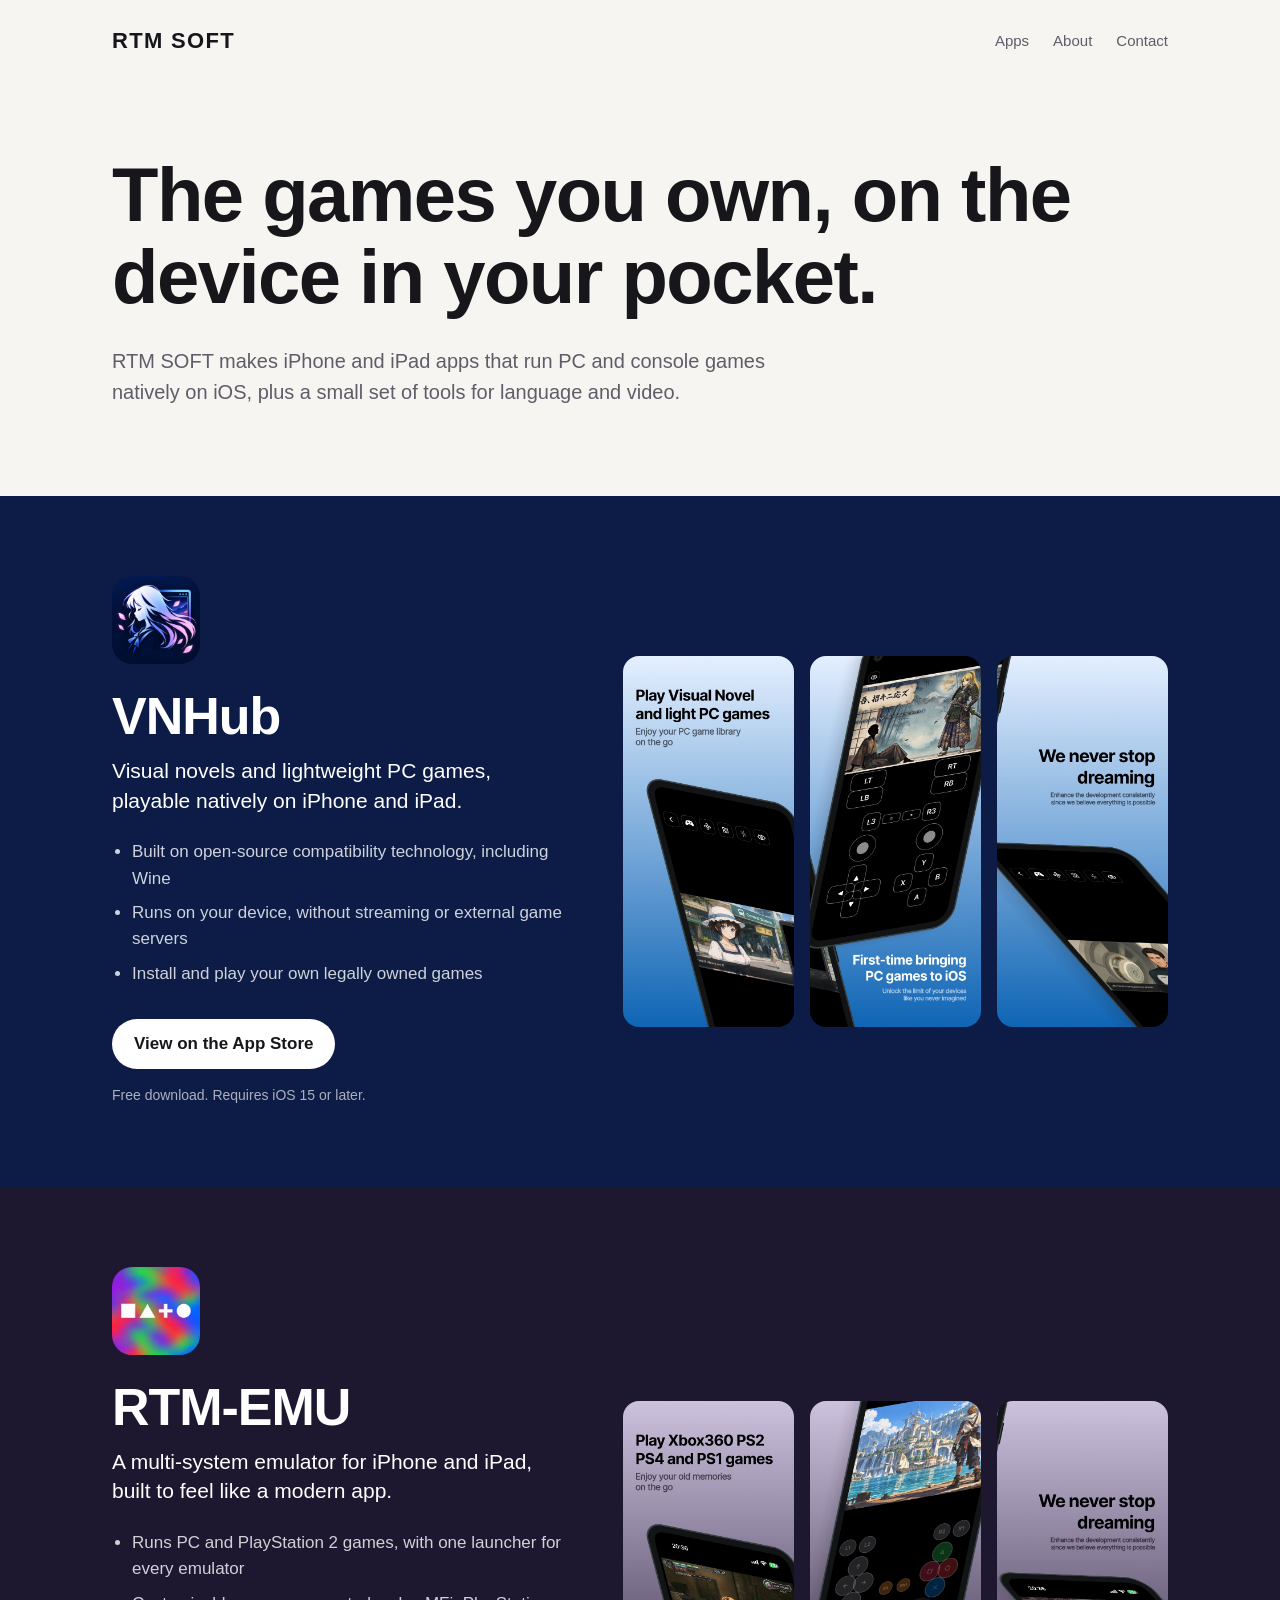
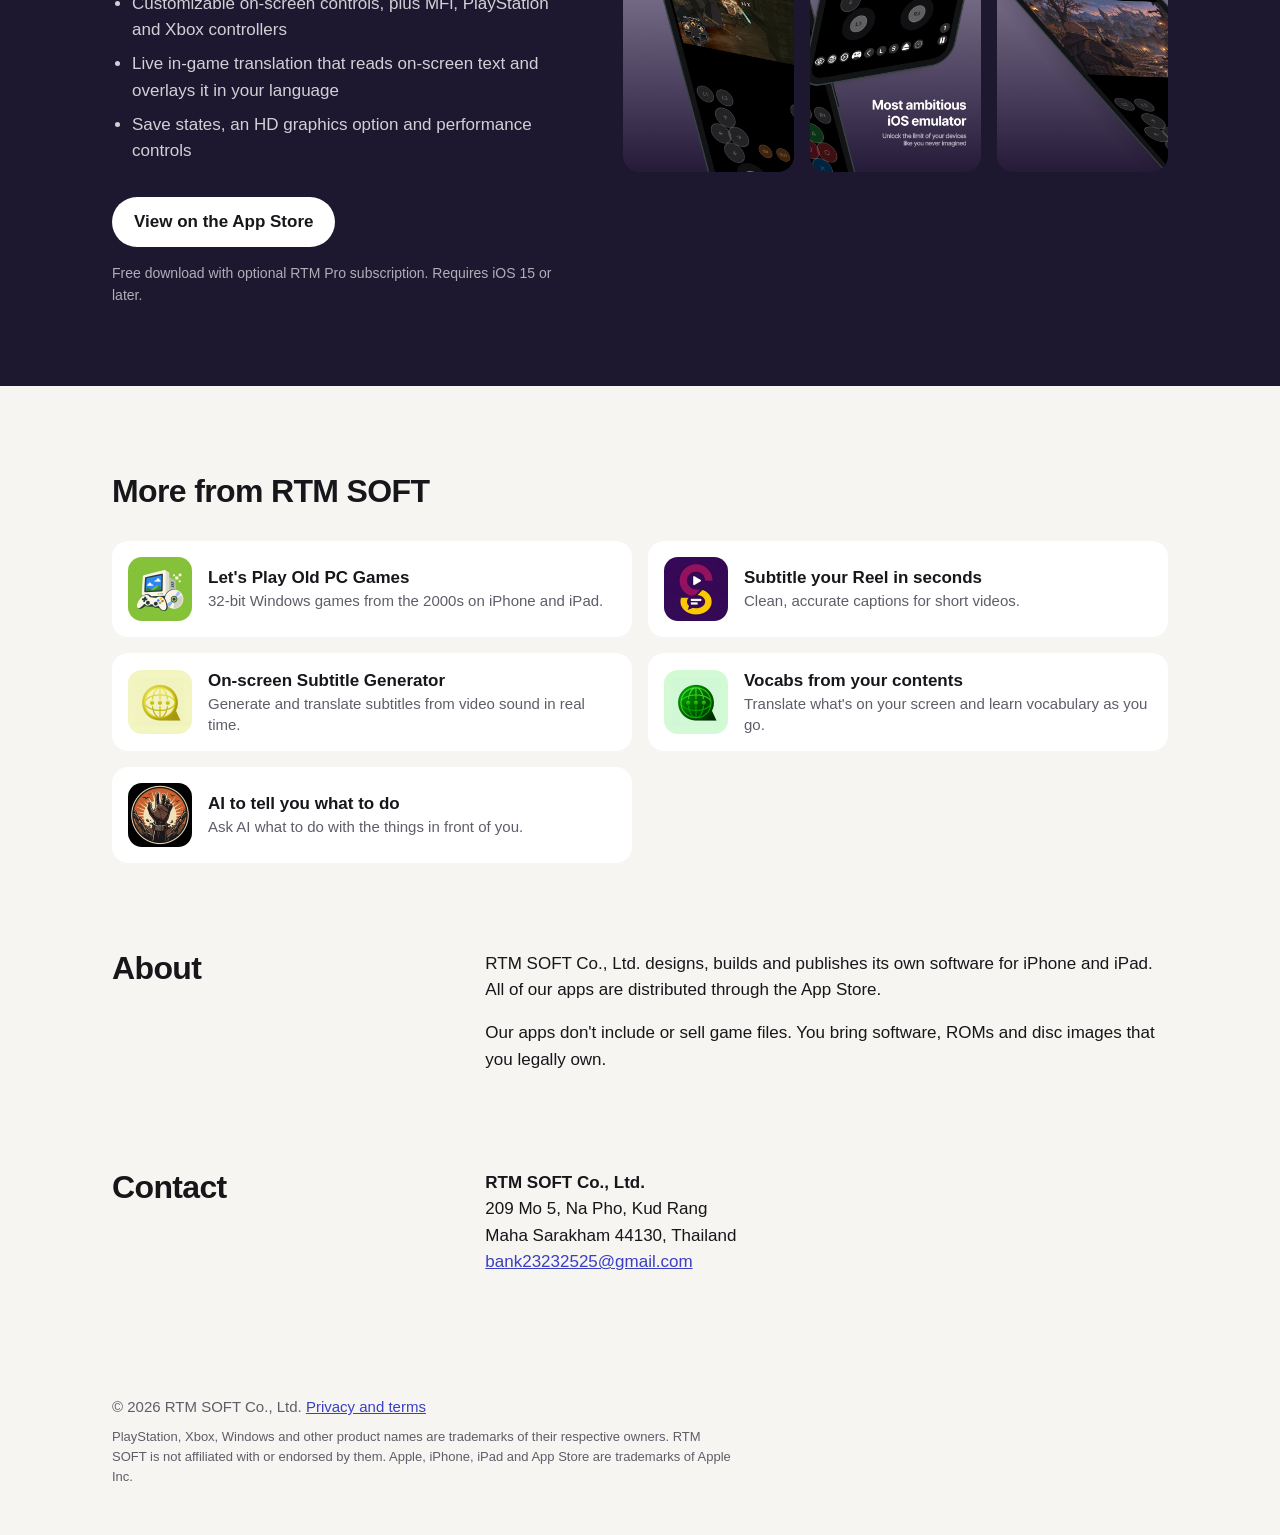
==== index.html @ c6f24942 "feat: feature VNHub first and update contact email Co-Authored-By: Claude Opus 5.5 <noreply@anthropi" ====
<!doctype html>
<html lang="en">
<head>
  <meta charset="utf-8">
  <meta name="viewport" content="width=device-width, initial-scale=1">
  <title>RTM SOFT — Apps for iPhone and iPad</title>
  <meta name="description" content="RTM SOFT makes iPhone and iPad apps, including RTM-EMU and VNHub, which run the games you own natively on iOS.">
  <link rel="icon" href="assets/icons/gameplaytoo.jpg">
  <link rel="stylesheet" href="styles.css">
</head>
<body>
  <header class="site-header wrap">
    <a class="wordmark" href="./">RTM SOFT</a>
    <nav aria-label="Main">
      <a href="#apps">Apps</a>
      <a href="#about">About</a>
      <a href="#contact">Contact</a>
    </nav>
  </header>

  <main>
    <section class="hero wrap">
      <h1>The games you own, on the device in your pocket.</h1>
      <p>RTM SOFT makes iPhone and iPad apps that run PC and console games natively on iOS, plus a small set of tools for language and video.</p>
    </section>

    <section id="apps" aria-label="Main apps">
      <article class="product product-vn">
        <div class="wrap product-grid">
          <div class="product-copy">
            <img class="app-icon" src="assets/icons/gamepiisii.jpg" alt="" width="88" height="88">
            <h2>VNHub</h2>
            <p class="lede">Visual novels and lightweight PC games, playable natively on iPhone and iPad.</p>
            <ul>
              <li>Built on open-source compatibility technology, including Wine</li>
              <li>Runs on your device, without streaming or external game servers</li>
              <li>Install and play your own legally owned games</li>
            </ul>
            <a class="button" href="https://apps.apple.com/us/app/vnhub-play-2d-pc-games/id6754588684">View on the App Store</a>
            <p class="meta">Free download. Requires iOS 15 or later.</p>
          </div>
          <div class="screens" role="group" aria-label="VNHub screenshots" tabindex="0">
            <img src="assets/screens/gamepiisii-1.jpg" alt="VNHub App Store screenshot" loading="lazy" width="600" height="1299">
            <img src="assets/screens/gamepiisii-2.jpg" alt="VNHub App Store screenshot" loading="lazy" width="600" height="1299">
            <img src="assets/screens/gamepiisii-3.jpg" alt="VNHub App Store screenshot" loading="lazy" width="600" height="1299">
          </div>
        </div>
      </article>

      <article class="product product-emu">
        <div class="wrap product-grid">
          <div class="product-copy">
            <img class="app-icon" src="assets/icons/gameplaytoo.jpg" alt="" width="88" height="88">
            <h2>RTM-EMU</h2>
            <p class="lede">A multi-system emulator for iPhone and iPad, built to feel like a modern app.</p>
            <ul>
              <li>Runs PC and PlayStation 2 games, with one launcher for every emulator</li>
              <li>Customizable on-screen controls, plus MFi, PlayStation and Xbox controllers</li>
              <li>Live in-game translation that reads on-screen text and overlays it in your language</li>
              <li>Save states, an HD graphics option and performance controls</li>
            </ul>
            <a class="button" href="https://apps.apple.com/us/app/rtm-emu-ps2-xb360-ps4-ps1/id6756944097">View on the App Store</a>
            <p class="meta">Free download with optional RTM Pro subscription. Requires iOS 15 or later.</p>
          </div>
          <div class="screens" role="group" aria-label="RTM-EMU screenshots" tabindex="0">
            <img src="assets/screens/gameplaytoo-1.jpg" alt="RTM-EMU App Store screenshot" loading="lazy" width="600" height="1299">
            <img src="assets/screens/gameplaytoo-2.jpg" alt="RTM-EMU App Store screenshot" loading="lazy" width="600" height="1299">
            <img src="assets/screens/gameplaytoo-3.jpg" alt="RTM-EMU App Store screenshot" loading="lazy" width="600" height="1299">
          </div>
        </div>
      </article>
    </section>

    <section class="more wrap" aria-labelledby="more-title">
      <h2 id="more-title">More from RTM SOFT</h2>
      <ul class="app-list">
        <li><a href="https://apps.apple.com/us/app/lets-play-old-pc-games/id6815153816">
          <img src="assets/icons/rtmhub-32.jpg" alt="" width="64" height="64" loading="lazy">
          <span><strong>Let's Play Old PC Games</strong>32-bit Windows games from the 2000s on iPhone and iPad.</span>
        </a></li>
        <li><a href="https://apps.apple.com/us/app/subtitle-your-reel-in-seconds/id6762072983">
          <img src="assets/icons/reelmate.jpg" alt="" width="64" height="64" loading="lazy">
          <span><strong>Subtitle your Reel in seconds</strong>Clean, accurate captions for short videos.</span>
        </a></li>
        <li><a href="https://apps.apple.com/us/app/on-screen-subtitle-generator/id6755986239">
          <img src="assets/icons/subtitleitnow.jpg" alt="" width="64" height="64" loading="lazy">
          <span><strong>On-screen Subtitle Generator</strong>Generate and translate subtitles from video sound in real time.</span>
        </a></li>
        <li><a href="https://apps.apple.com/us/app/vocabs-from-your-contents/id6754562290">
          <img src="assets/icons/itranslearn.jpg" alt="" width="64" height="64" loading="lazy">
          <span><strong>Vocabs from your contents</strong>Translate what's on your screen and learn vocabulary as you go.</span>
        </a></li>
        <li><a href="https://apps.apple.com/us/app/ai-to-tell-you-what-to-do/id6760248720">
          <img src="assets/icons/chlavery.jpg" alt="" width="64" height="64" loading="lazy">
          <span><strong>AI to tell you what to do</strong>Ask AI what to do with the things in front of you.</span>
        </a></li>
      </ul>
    </section>

    <section id="about" class="split wrap">
      <h2>About</h2>
      <div>
        <p>RTM SOFT Co., Ltd. designs, builds and publishes its own software for iPhone and iPad. All of our apps are distributed through the App Store.</p>
        <p>Our apps don't include or sell game files. You bring software, ROMs and disc images that you legally own.</p>
      </div>
    </section>

    <section id="contact" class="split wrap">
      <h2>Contact</h2>
      <address>
        <strong>RTM SOFT Co., Ltd.</strong><br>
        209 Mo 5, Na Pho, Kud Rang<br>Maha Sarakham 44130, Thailand<br>
        <a href="mailto:bank23232525@gmail.com">bank23232525@gmail.com</a>
      </address>
    </section>
  </main>

  <footer class="site-footer wrap">
    <p>© 2026 RTM SOFT Co., Ltd. <a href="privacy.html">Privacy and terms</a></p>
    <p class="fine">PlayStation, Xbox, Windows and other product names are trademarks of their respective owners. RTM SOFT is not affiliated with or endorsed by them. Apple, iPhone, iPad and App Store are trademarks of Apple Inc.</p>
  </footer>
</body>
</html>
---- styles.css ----
:root {
  --bg: #f6f5f1;
  --ink: #17161b;
  --muted: #5f5d68;
  --line: #dcdad3;
  --card: #ffffff;
  --link: #3a3fc4;
  color-scheme: light dark;
}

@media (prefers-color-scheme: dark) {
  :root {
    --bg: #121116;
    --ink: #f2f1ee;
    --muted: #a5a3ae;
    --line: #2d2b34;
    --card: #1b1a21;
    --link: #a9adff;
  }
}

* { box-sizing: border-box; }

html { scroll-behavior: smooth; }

body {
  margin: 0;
  background: var(--bg);
  color: var(--ink);
  font: 17px/1.55 -apple-system, BlinkMacSystemFont, "SF Pro Text", "Segoe UI", Roboto, Helvetica, Arial, sans-serif;
  -webkit-text-size-adjust: 100%;
}

img { display: block; max-width: 100%; height: auto; }
a { color: var(--link); }
h1, h2 { line-height: 1.08; letter-spacing: -0.02em; margin: 0; }

.wrap {
  width: 100%;
  max-width: 1120px;
  margin-inline: auto;
  padding-inline: 32px;
}

/* Header */
.site-header {
  display: flex;
  align-items: center;
  justify-content: space-between;
  padding-block: 24px;
}
.wordmark {
  color: var(--ink);
  font-size: 22px;
  font-weight: 800;
  letter-spacing: 0.06em;
  text-decoration: none;
}
.site-header nav { display: flex; gap: 24px; }
.site-header nav a { color: var(--muted); font-size: 15px; text-decoration: none; }
.site-header nav a:hover { color: var(--ink); }

/* Hero */
.hero { padding-block: 72px 88px; }
.hero h1 {
  max-width: 15em;
  font-size: clamp(40px, 7vw, 76px);
  font-weight: 700;
}
.hero p {
  max-width: 34em;
  margin: 28px 0 0;
  color: var(--muted);
  font-size: 20px;
}

/* Product panels */
.product { color: #fff; padding-block: 80px; }
.product-emu { background: #1e1730; }
.product-vn { background: #0d1c47; }
.product-grid {
  display: grid;
  grid-template-columns: minmax(0, 5fr) minmax(0, 6fr);
  gap: 56px;
  align-items: center;
}
.app-icon { width: 88px; border-radius: 20px; }
.product h2 { margin-top: 24px; font-size: clamp(36px, 5vw, 52px); }
.lede { margin: 12px 0 0; font-size: 21px; line-height: 1.4; }
.product ul { margin: 24px 0 32px; padding-left: 20px; color: rgb(255 255 255 / 0.8); }
.product li + li { margin-top: 8px; }
.button {
  display: inline-block;
  padding: 12px 22px;
  border-radius: 999px;
  background: #fff;
  color: #17161b;
  font-weight: 600;
  text-decoration: none;
}
.button:hover { background: #e6e4ee; }
.product .meta { margin: 16px 0 0; color: rgb(255 255 255 / 0.65); font-size: 14px; }

.screens {
  display: grid;
  grid-template-columns: repeat(3, minmax(0, 1fr));
  gap: 16px;
}
.screens img { width: 100%; border-radius: 16px; }

/* More apps */
.more { padding-block: 88px 48px; }
.more h2 { font-size: 32px; }
.app-list {
  display: grid;
  grid-template-columns: repeat(2, minmax(0, 1fr));
  gap: 16px;
  margin: 32px 0 0;
  padding: 0;
  list-style: none;
}
.app-list a {
  display: flex;
  gap: 16px;
  align-items: center;
  height: 100%;
  padding: 16px;
  border-radius: 16px;
  background: var(--card);
  color: var(--muted);
  font-size: 15px;
  line-height: 1.4;
  text-decoration: none;
}
.app-list img { flex: none; width: 64px; border-radius: 14px; }
.app-list strong { display: block; color: var(--ink); font-size: 17px; }

/* About, contact */
.split {
  display: grid;
  grid-template-columns: minmax(0, 1fr) minmax(0, 2fr);
  gap: 32px;
  padding-block: 40px;
}
.split + .split { border-top: 0; }
.split h2 { font-size: 32px; }
.split p:first-child { margin-top: 0; }
address { font-style: normal; }

/* Footer */
.site-footer { margin-top: 48px; padding-block: 32px 48px; color: var(--muted); font-size: 15px; }
.site-footer p { margin: 0; }
.site-footer .fine { max-width: 48em; margin-top: 8px; font-size: 13px; }

/* Privacy page */
.prose { max-width: 720px; padding-block: 48px; }
.prose h1 { font-size: clamp(36px, 6vw, 52px); }
.prose h2 { margin-top: 40px; font-size: 24px; }
.prose .meta { color: var(--muted); font-size: 15px; }

@media (max-width: 820px) {
  .wrap { padding-inline: 16px; }
  .site-header nav { gap: 16px; }
  .hero { padding-block: 40px 56px; }
  .hero p { font-size: 18px; }
  .product { padding-block: 56px; }
  .product-grid { grid-template-columns: minmax(0, 1fr); gap: 40px; }
  .screens {
    display: flex;
    gap: 12px;
    overflow-x: auto;
    scroll-snap-type: x mandatory;
    margin-inline: -16px;
    padding-inline: 16px;
  }
  .screens img { flex: none; width: 62%; scroll-snap-align: center; }
  .more { padding-block: 56px 24px; }
  .app-list { grid-template-columns: minmax(0, 1fr); }
  .split { grid-template-columns: minmax(0, 1fr); gap: 12px; }
}
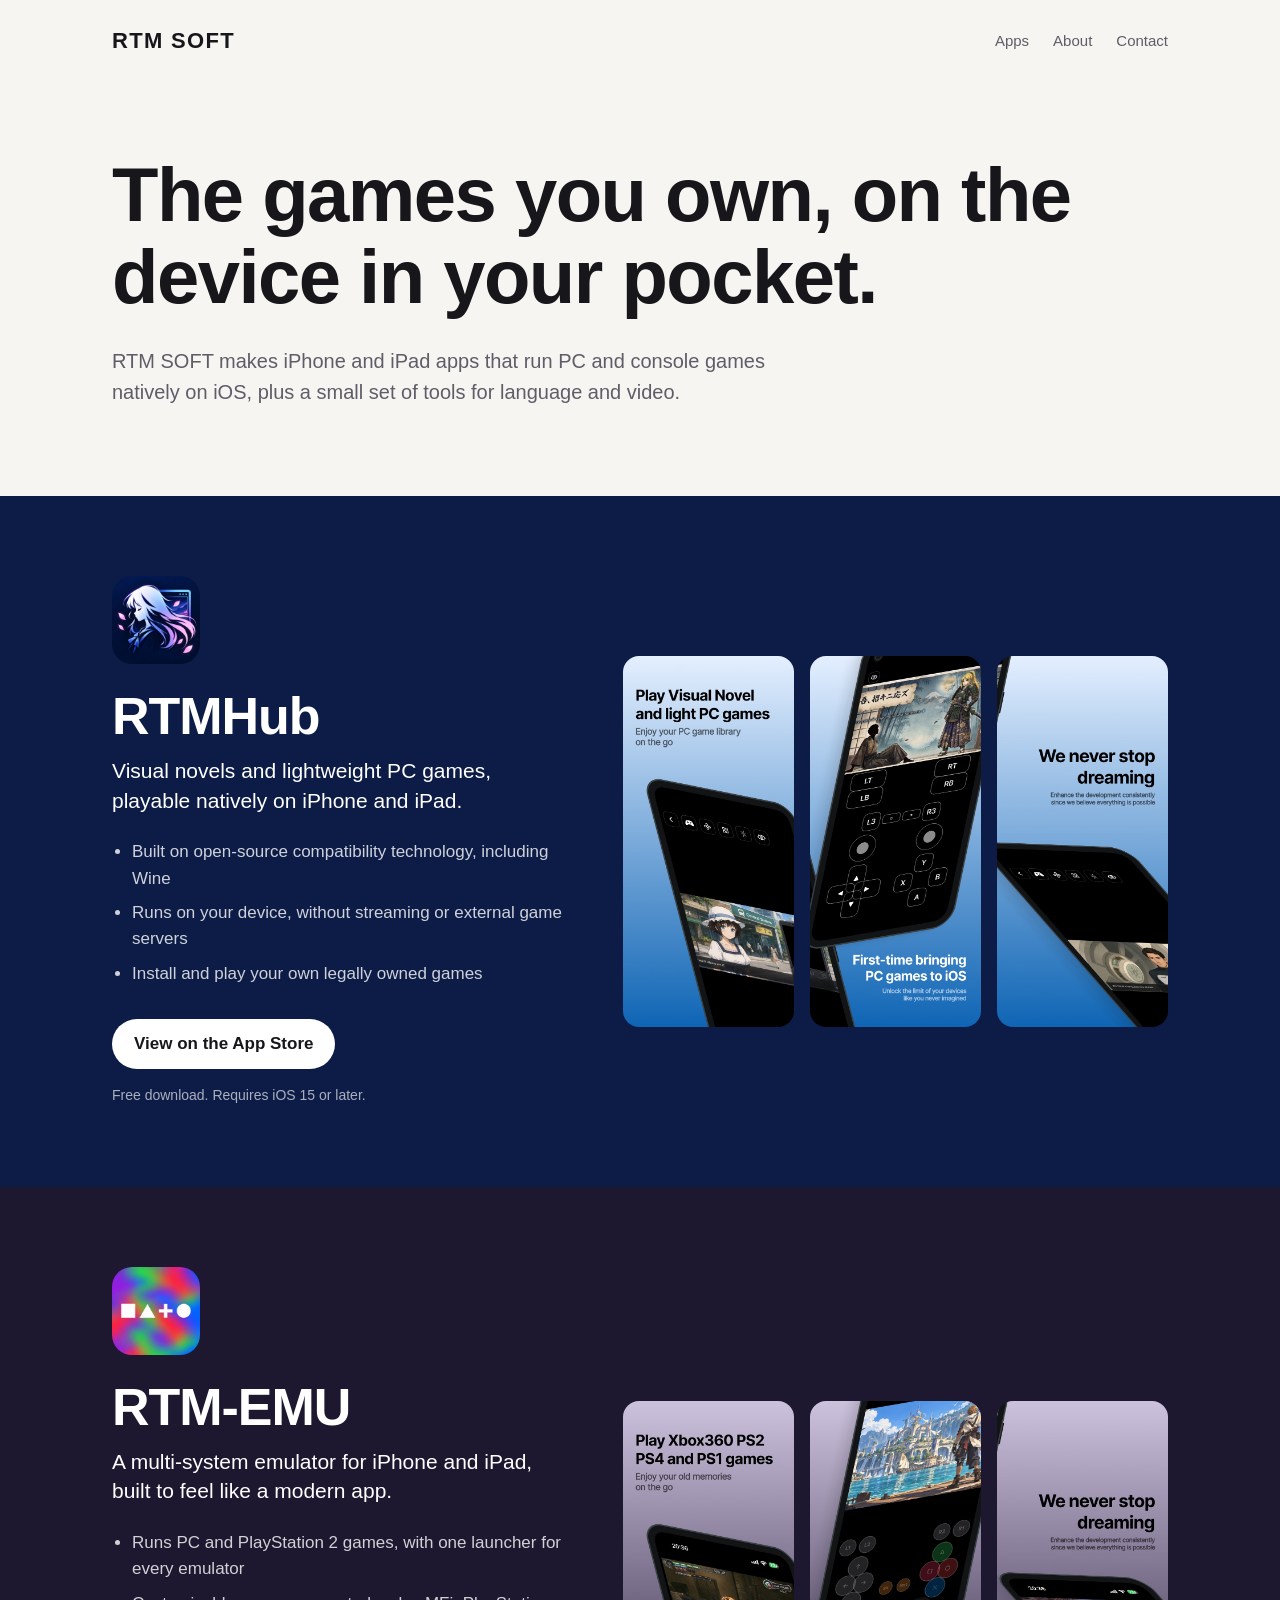
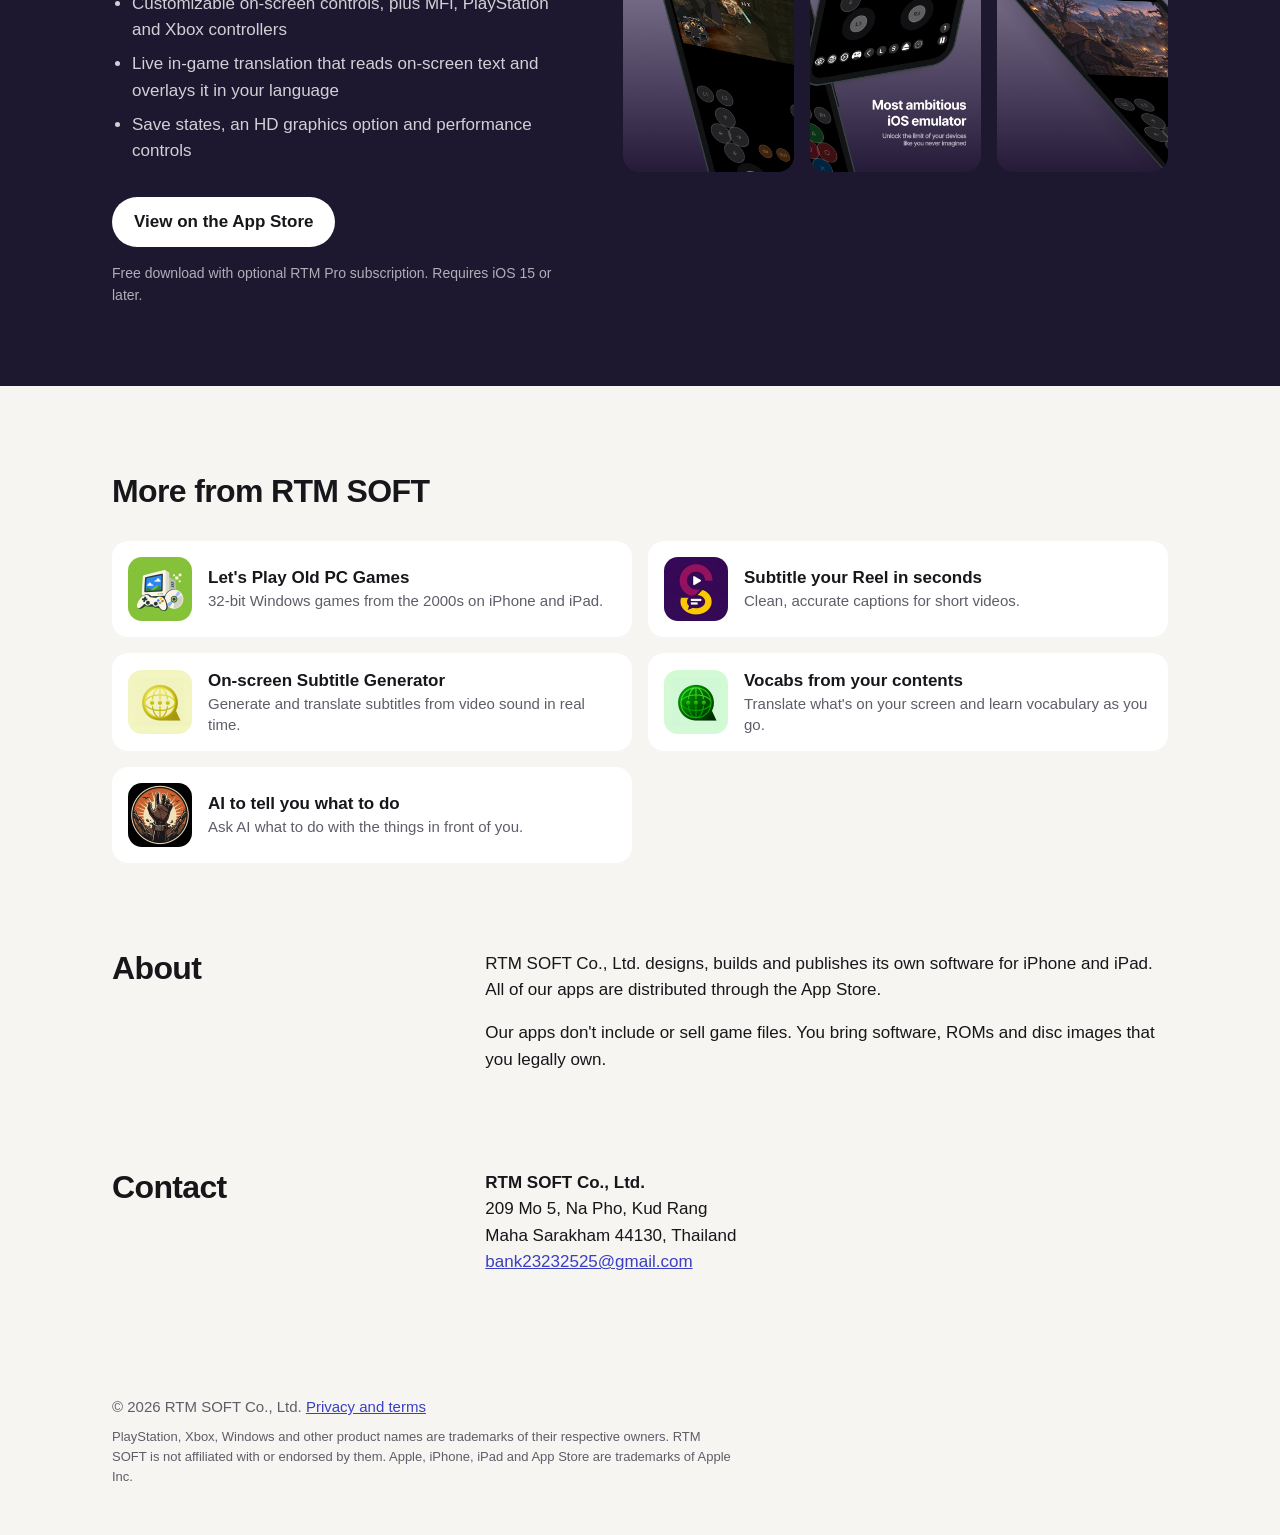
==== commit b053f52a: "feat: rename VNHub to RTMHub Update the product name, alt/aria text and meta description, point the " ====
--- a/index.html
+++ b/index.html
@@ -4,7 +4,7 @@
   <meta charset="utf-8">
   <meta name="viewport" content="width=device-width, initial-scale=1">
   <title>RTM SOFT — Apps for iPhone and iPad</title>
-  <meta name="description" content="RTM SOFT makes iPhone and iPad apps, including RTM-EMU and VNHub, which run the games you own natively on iOS.">
+  <meta name="description" content="RTM SOFT makes iPhone and iPad apps, including RTM-EMU and RTMHub, which run the games you own natively on iOS.">
   <link rel="icon" href="assets/icons/gameplaytoo.jpg">
   <link rel="stylesheet" href="styles.css">
 </head>
@@ -25,24 +25,24 @@
     </section>
 
     <section id="apps" aria-label="Main apps">
-      <article class="product product-vn">
+      <article class="product product-hub">
         <div class="wrap product-grid">
           <div class="product-copy">
             <img class="app-icon" src="assets/icons/gamepiisii.jpg" alt="" width="88" height="88">
-            <h2>VNHub</h2>
+            <h2>RTMHub</h2>
             <p class="lede">Visual novels and lightweight PC games, playable natively on iPhone and iPad.</p>
             <ul>
               <li>Built on open-source compatibility technology, including Wine</li>
               <li>Runs on your device, without streaming or external game servers</li>
               <li>Install and play your own legally owned games</li>
             </ul>
-            <a class="button" href="https://apps.apple.com/us/app/vnhub-play-2d-pc-games/id6754588684">View on the App Store</a>
+            <a class="button" href="https://apps.apple.com/us/app/rtmhub-2d-visual-novel-pc/id6754588684">View on the App Store</a>
             <p class="meta">Free download. Requires iOS 15 or later.</p>
           </div>
-          <div class="screens" role="group" aria-label="VNHub screenshots" tabindex="0">
-            <img src="assets/screens/gamepiisii-1.jpg" alt="VNHub App Store screenshot" loading="lazy" width="600" height="1299">
-            <img src="assets/screens/gamepiisii-2.jpg" alt="VNHub App Store screenshot" loading="lazy" width="600" height="1299">
-            <img src="assets/screens/gamepiisii-3.jpg" alt="VNHub App Store screenshot" loading="lazy" width="600" height="1299">
+          <div class="screens" role="group" aria-label="RTMHub screenshots" tabindex="0">
+            <img src="assets/screens/gamepiisii-1.jpg" alt="RTMHub App Store screenshot" loading="lazy" width="600" height="1299">
+            <img src="assets/screens/gamepiisii-2.jpg" alt="RTMHub App Store screenshot" loading="lazy" width="600" height="1299">
+            <img src="assets/screens/gamepiisii-3.jpg" alt="RTMHub App Store screenshot" loading="lazy" width="600" height="1299">
           </div>
         </div>
       </article>
--- a/styles.css
+++ b/styles.css
@@ -77,7 +77,7 @@
 /* Product panels */
 .product { color: #fff; padding-block: 80px; }
 .product-emu { background: #1e1730; }
-.product-vn { background: #0d1c47; }
+.product-hub { background: #0d1c47; }
 .product-grid {
   display: grid;
   grid-template-columns: minmax(0, 5fr) minmax(0, 6fr);
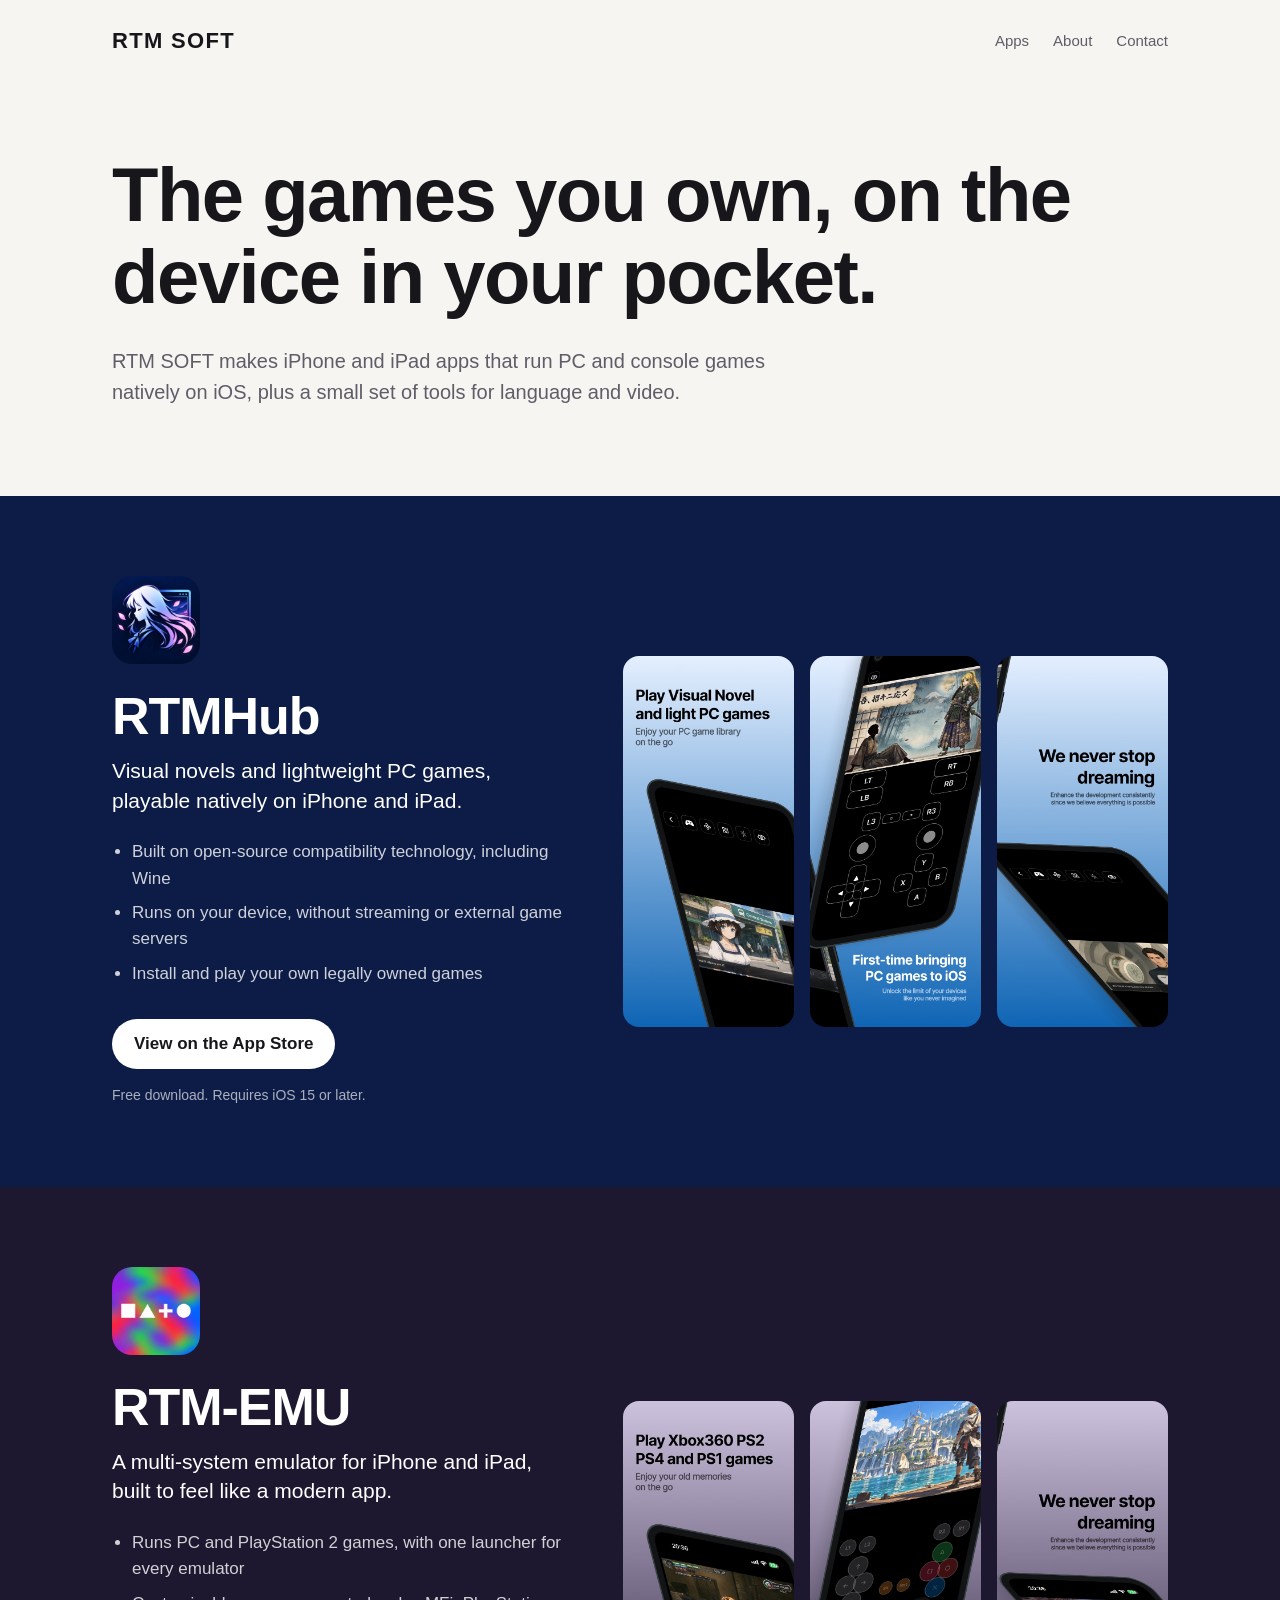
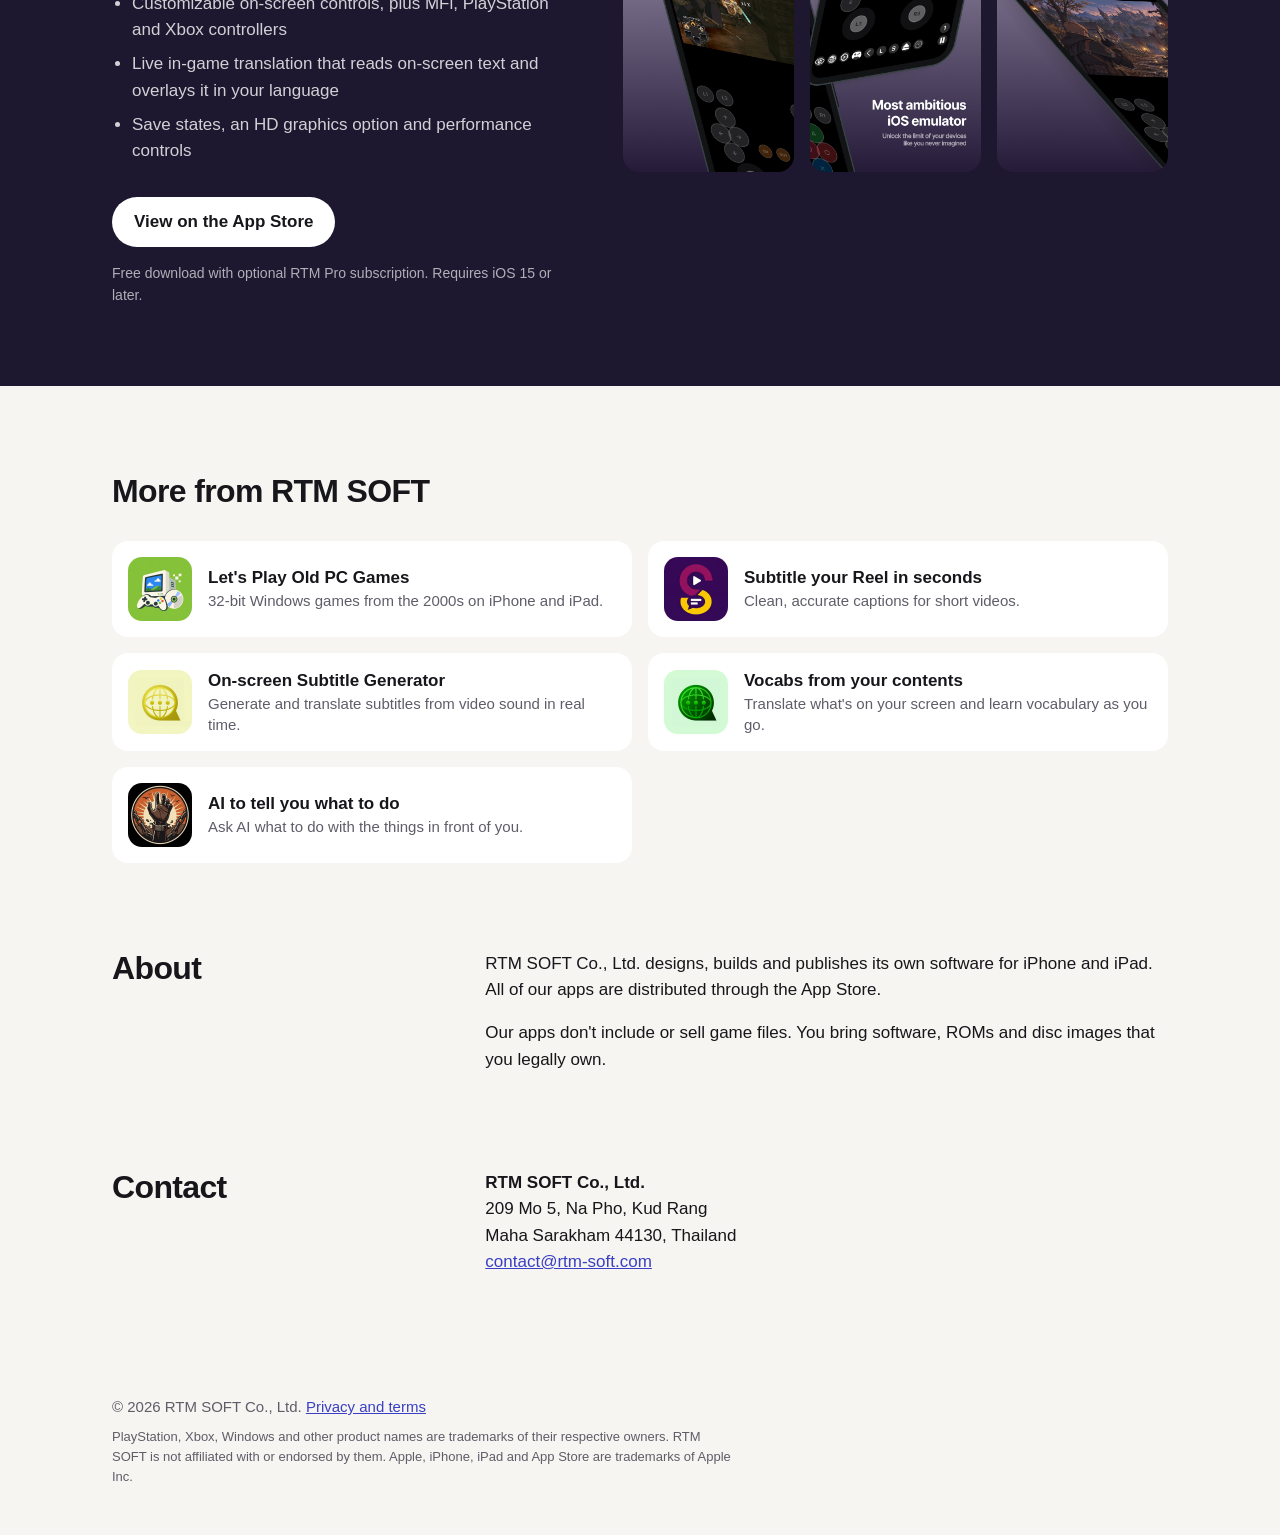
==== commit 3642fcd6: "re email" ====
--- a/index.html
+++ b/index.html
@@ -110,7 +110,7 @@
       <address>
         <strong>RTM SOFT Co., Ltd.</strong><br>
         209 Mo 5, Na Pho, Kud Rang<br>Maha Sarakham 44130, Thailand<br>
-        <a href="mailto:bank23232525@gmail.com">bank23232525@gmail.com</a>
+        <a href="mailto:contact@rtm-soft.com">contact@rtm-soft.com</a>
       </address>
     </section>
   </main>
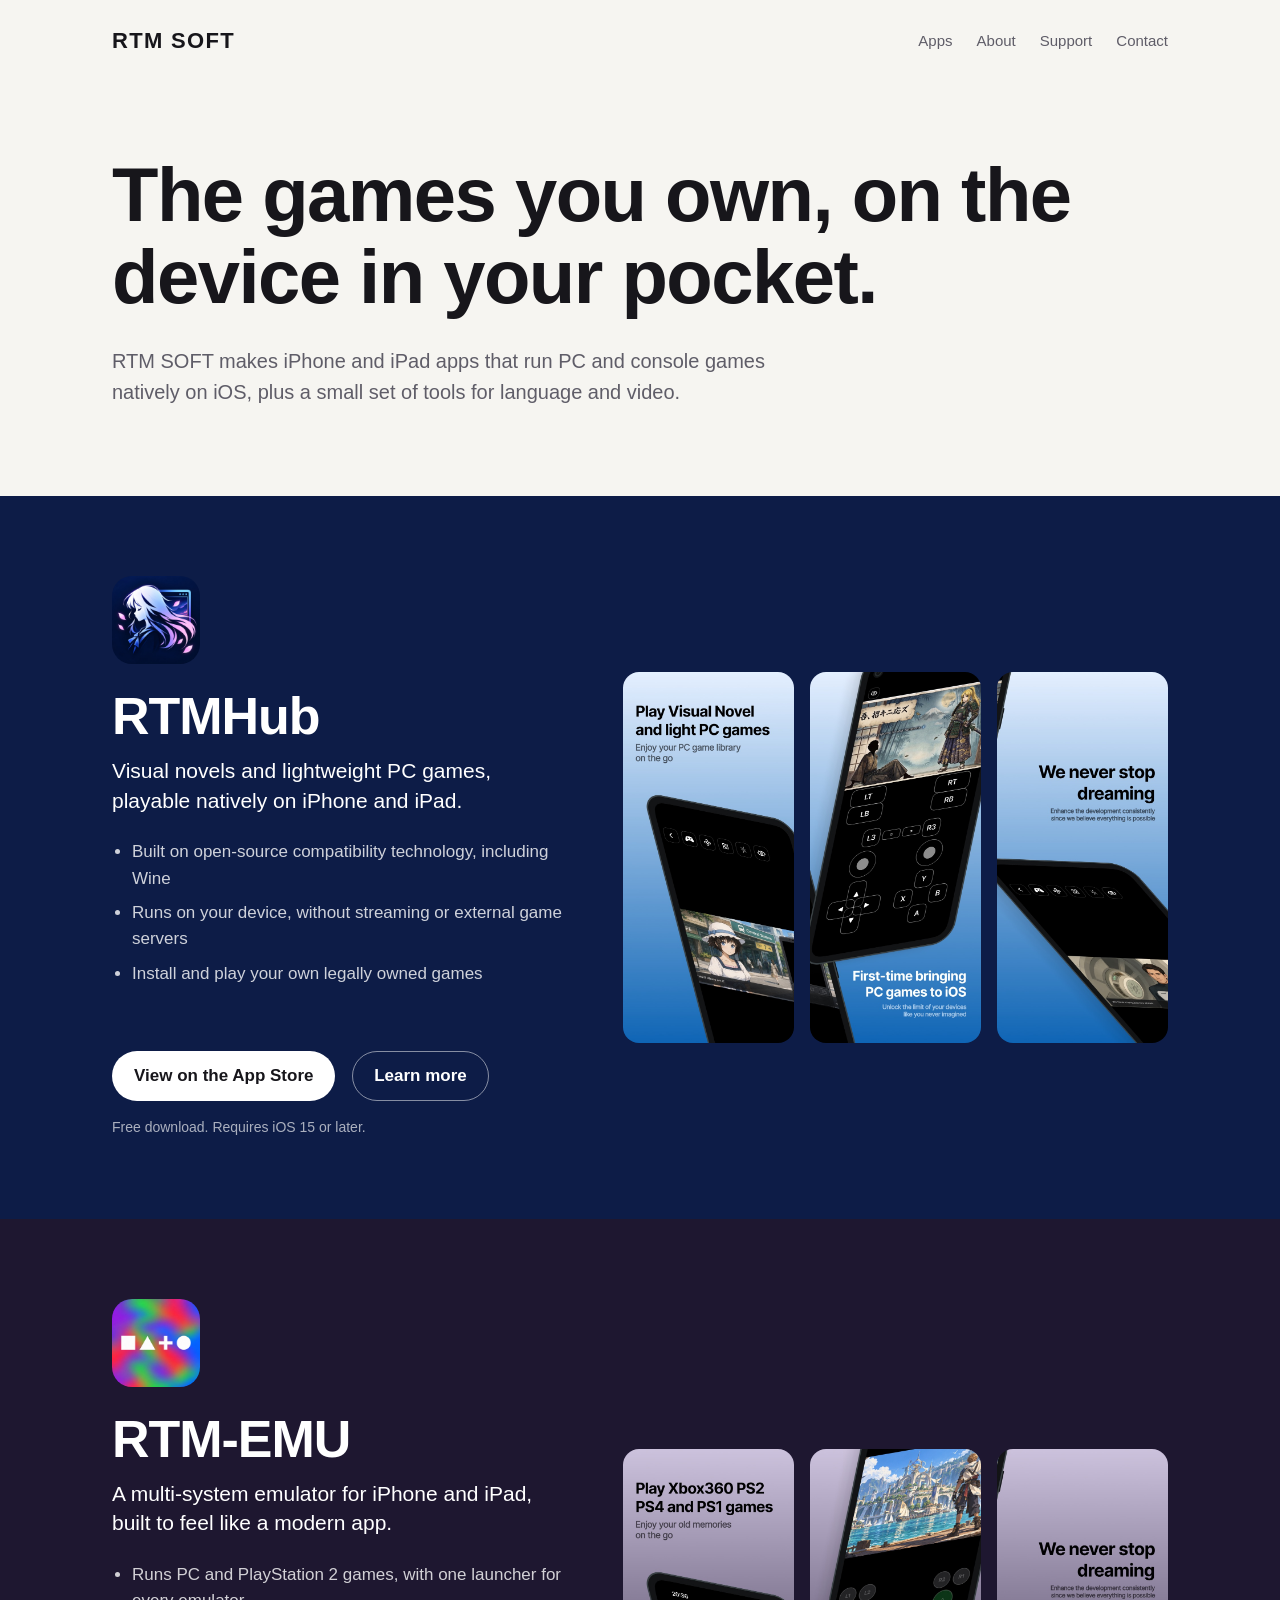
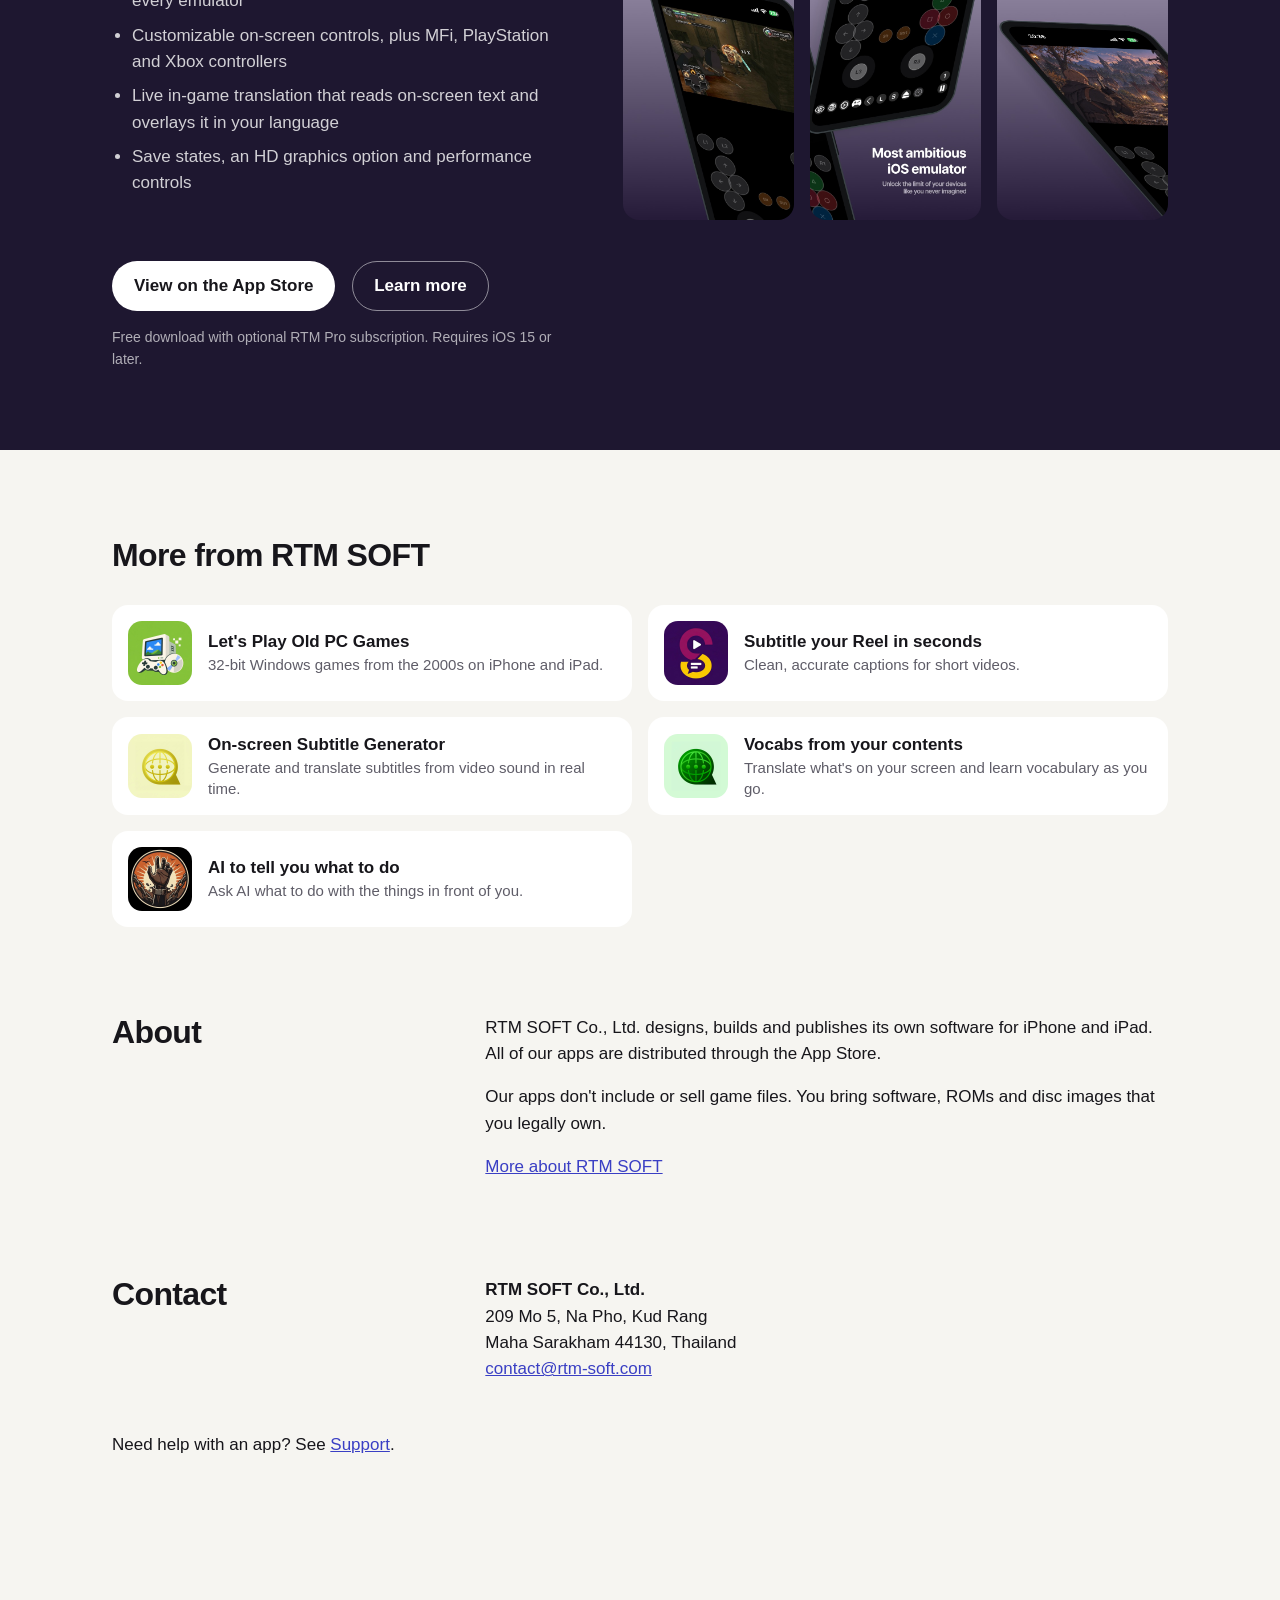
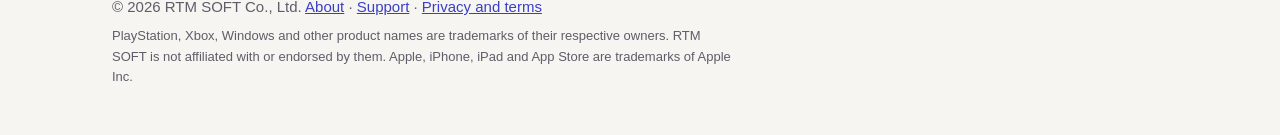
==== commit e7237e66: "feat: add About, Support and app detail pages Expand the site beyond a single landing page for the A" ====
--- a/index.html
+++ b/index.html
@@ -13,8 +13,9 @@
     <a class="wordmark" href="./">RTM SOFT</a>
     <nav aria-label="Main">
       <a href="#apps">Apps</a>
-      <a href="#about">About</a>
-      <a href="#contact">Contact</a>
+      <a href="about.html">About</a>
+      <a href="support.html">Support</a>
+      <a href="support.html#contact">Contact</a>
     </nav>
   </header>
 
@@ -29,7 +30,7 @@
         <div class="wrap product-grid">
           <div class="product-copy">
             <img class="app-icon" src="assets/icons/gamepiisii.jpg" alt="" width="88" height="88">
-            <h2>RTMHub</h2>
+            <h2><a class="title-link" href="rtmhub.html">RTMHub</a></h2>
             <p class="lede">Visual novels and lightweight PC games, playable natively on iPhone and iPad.</p>
             <ul>
               <li>Built on open-source compatibility technology, including Wine</li>
@@ -37,6 +38,7 @@
               <li>Install and play your own legally owned games</li>
             </ul>
             <a class="button" href="https://apps.apple.com/us/app/rtmhub-2d-visual-novel-pc/id6754588684">View on the App Store</a>
+            <a class="button-ghost" href="rtmhub.html">Learn more</a>
             <p class="meta">Free download. Requires iOS 15 or later.</p>
           </div>
           <div class="screens" role="group" aria-label="RTMHub screenshots" tabindex="0">
@@ -51,7 +53,7 @@
         <div class="wrap product-grid">
           <div class="product-copy">
             <img class="app-icon" src="assets/icons/gameplaytoo.jpg" alt="" width="88" height="88">
-            <h2>RTM-EMU</h2>
+            <h2><a class="title-link" href="rtm-emu.html">RTM-EMU</a></h2>
             <p class="lede">A multi-system emulator for iPhone and iPad, built to feel like a modern app.</p>
             <ul>
               <li>Runs PC and PlayStation 2 games, with one launcher for every emulator</li>
@@ -60,6 +62,7 @@
               <li>Save states, an HD graphics option and performance controls</li>
             </ul>
             <a class="button" href="https://apps.apple.com/us/app/rtm-emu-ps2-xb360-ps4-ps1/id6756944097">View on the App Store</a>
+            <a class="button-ghost" href="rtm-emu.html">Learn more</a>
             <p class="meta">Free download with optional RTM Pro subscription. Requires iOS 15 or later.</p>
           </div>
           <div class="screens" role="group" aria-label="RTM-EMU screenshots" tabindex="0">
@@ -102,6 +105,7 @@
       <div>
         <p>RTM SOFT Co., Ltd. designs, builds and publishes its own software for iPhone and iPad. All of our apps are distributed through the App Store.</p>
         <p>Our apps don't include or sell game files. You bring software, ROMs and disc images that you legally own.</p>
+        <p><a href="about.html">More about RTM SOFT</a></p>
       </div>
     </section>
 
@@ -112,11 +116,12 @@
         209 Mo 5, Na Pho, Kud Rang<br>Maha Sarakham 44130, Thailand<br>
         <a href="mailto:contact@rtm-soft.com">contact@rtm-soft.com</a>
       </address>
+      <p>Need help with an app? See <a href="support.html">Support</a>.</p>
     </section>
   </main>
 
   <footer class="site-footer wrap">
-    <p>© 2026 RTM SOFT Co., Ltd. <a href="privacy.html">Privacy and terms</a></p>
+    <p>© 2026 RTM SOFT Co., Ltd. <a href="about.html">About</a> · <a href="support.html">Support</a> · <a href="privacy.html">Privacy and terms</a></p>
     <p class="fine">PlayStation, Xbox, Windows and other product names are trademarks of their respective owners. RTM SOFT is not affiliated with or endorsed by them. Apple, iPhone, iPad and App Store are trademarks of Apple Inc.</p>
   </footer>
 </body>
--- a/styles.css
+++ b/styles.css
@@ -55,6 +55,7 @@
   font-weight: 800;
   letter-spacing: 0.06em;
   text-decoration: none;
+  white-space: nowrap;
 }
 .site-header nav { display: flex; gap: 24px; }
 .site-header nav a { color: var(--muted); font-size: 15px; text-decoration: none; }
@@ -152,6 +153,41 @@
 .site-footer p { margin: 0; }
 .site-footer .fine { max-width: 48em; margin-top: 8px; font-size: 13px; }
 
+.site-header nav a[aria-current="page"] { color: var(--ink); }
+
+/* App and about pages */
+.product-title { margin-top: 24px; font-size: clamp(40px, 6vw, 64px); }
+.product-copy .button { margin-top: 32px; }
+.split ul { margin: 0 0 16px; padding-left: 20px; }
+.features { padding-block: 40px; }
+.features h2 { font-size: 32px; }
+.feature-grid {
+  display: grid;
+  grid-template-columns: repeat(auto-fill, minmax(min(100%, 300px), 1fr));
+  gap: 16px;
+  margin-top: 32px;
+}
+.feature-grid > div { padding: 24px; border-radius: 16px; background: var(--card); }
+.feature-grid h3 { margin: 0 0 8px; font-size: 19px; }
+.feature-grid p { margin: 0; color: var(--muted); font-size: 16px; }
+.facts {
+  display: grid;
+  grid-template-columns: max-content minmax(0, 1fr);
+  gap: 12px 32px;
+  margin: 0;
+}
+.facts dt { color: var(--muted); }
+.facts dd { margin: 0; }
+.timeline { margin: 0; padding: 0; list-style: none; }
+.timeline li { padding-block: 12px; border-top: 1px solid var(--line); }
+.timeline li:first-child { padding-top: 0; border-top: 0; }
+.timeline time { display: block; color: var(--muted); font-size: 15px; }
+
+/* Support page */
+.prose details { border-top: 1px solid var(--line); padding-block: 14px; }
+.prose summary { cursor: pointer; font-weight: 600; }
+.prose details p { margin: 10px 0 0; color: var(--muted); }
+
 /* Privacy page */
 .prose { max-width: 720px; padding-block: 48px; }
 .prose h1 { font-size: clamp(36px, 6vw, 52px); }
@@ -160,7 +196,9 @@
 
 @media (max-width: 820px) {
   .wrap { padding-inline: 16px; }
-  .site-header nav { gap: 16px; }
+  .wordmark { font-size: 18px; }
+  .site-header nav { gap: 12px; }
+  .site-header nav a { font-size: 14px; }
   .hero { padding-block: 40px 56px; }
   .hero p { font-size: 18px; }
   .product { padding-block: 56px; }
@@ -177,4 +215,25 @@
   .more { padding-block: 56px 24px; }
   .app-list { grid-template-columns: minmax(0, 1fr); }
   .split { grid-template-columns: minmax(0, 1fr); gap: 12px; }
-}
+  .facts { grid-template-columns: minmax(0, 1fr); gap: 2px; }
+  .facts dd + dt { margin-top: 12px; }
+}
+
+/* Home page links to app pages */
+.title-link { color: inherit; text-decoration: none; }
+.title-link:hover { text-decoration: underline; }
+.button-ghost {
+  display: inline-block;
+  margin-left: 12px;
+  padding: 11px 21px;
+  border: 1px solid rgb(255 255 255 / 0.5);
+  border-radius: 999px;
+  color: #fff;
+  font-weight: 600;
+  text-decoration: none;
+}
+.button-ghost:hover { background: rgb(255 255 255 / 0.1); }
+
+@media (max-width: 820px) {
+  .button-ghost { margin: 10px 0 0; }
+}
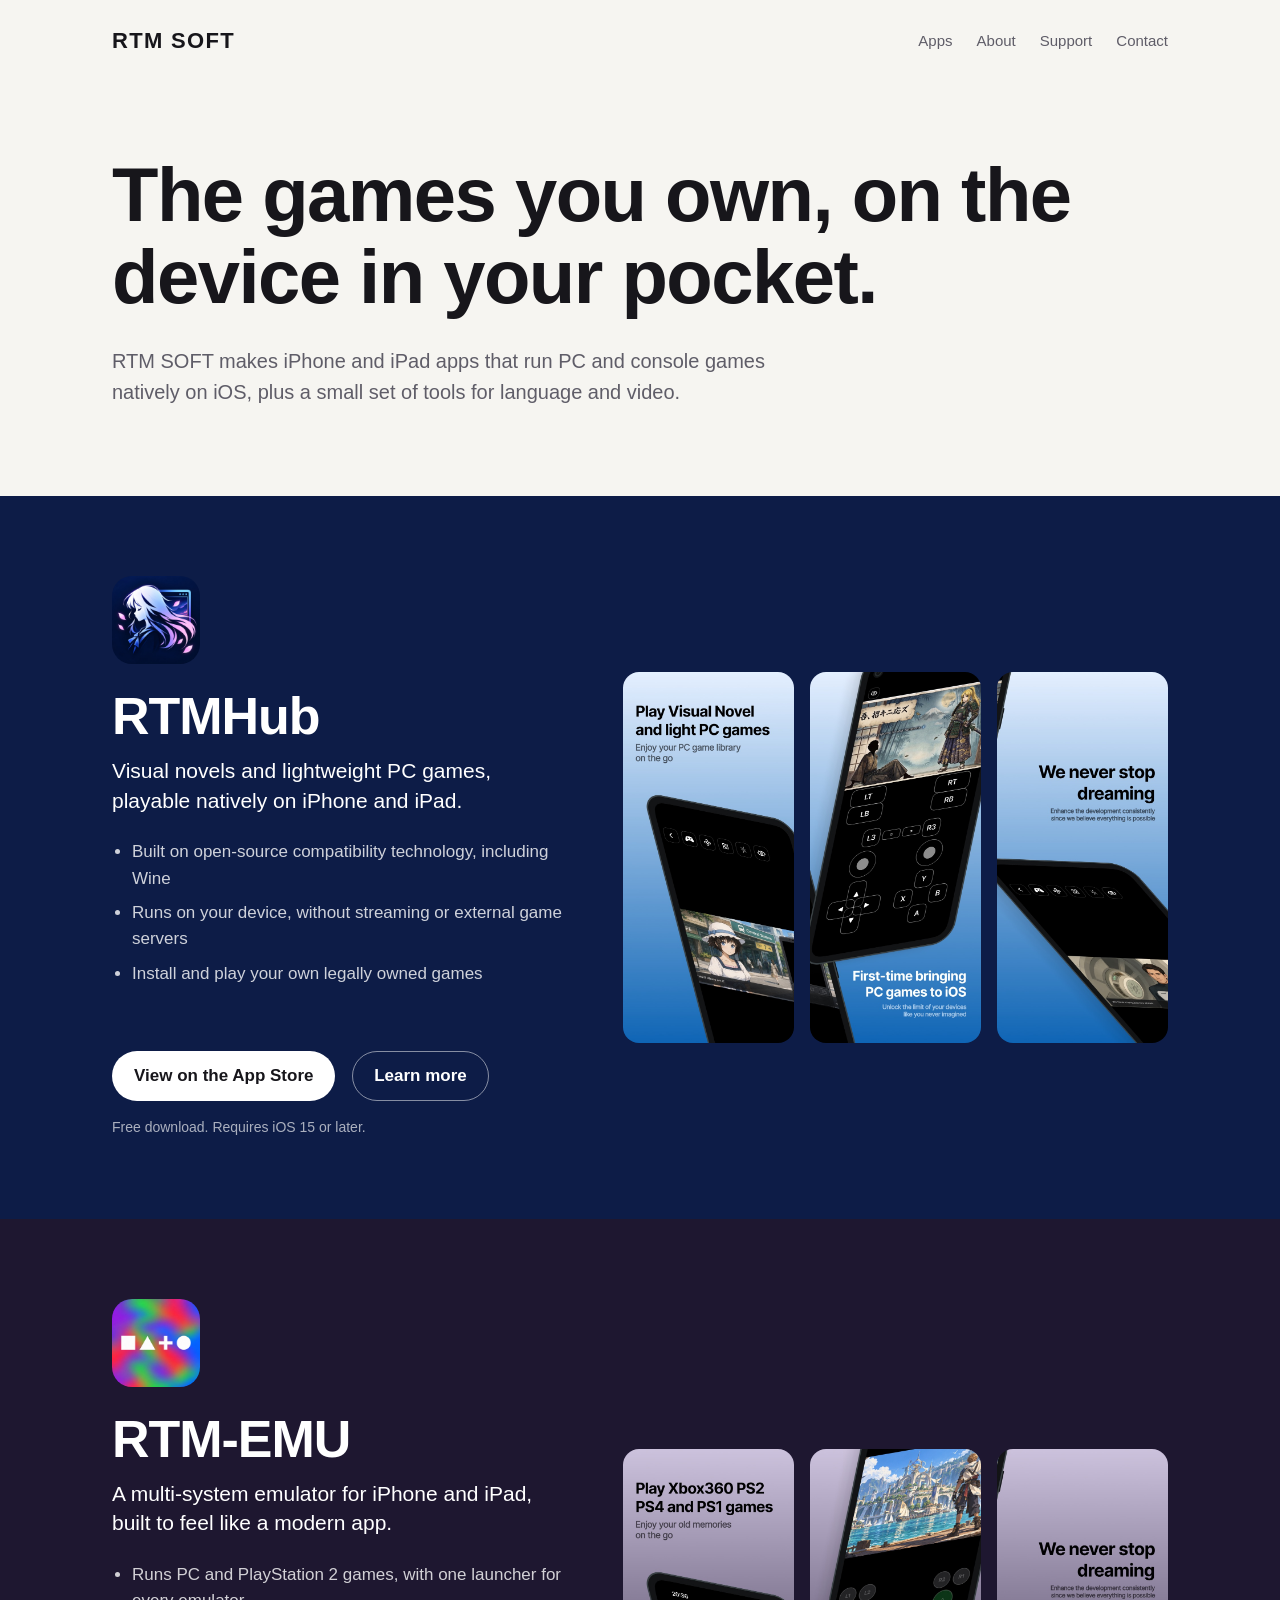
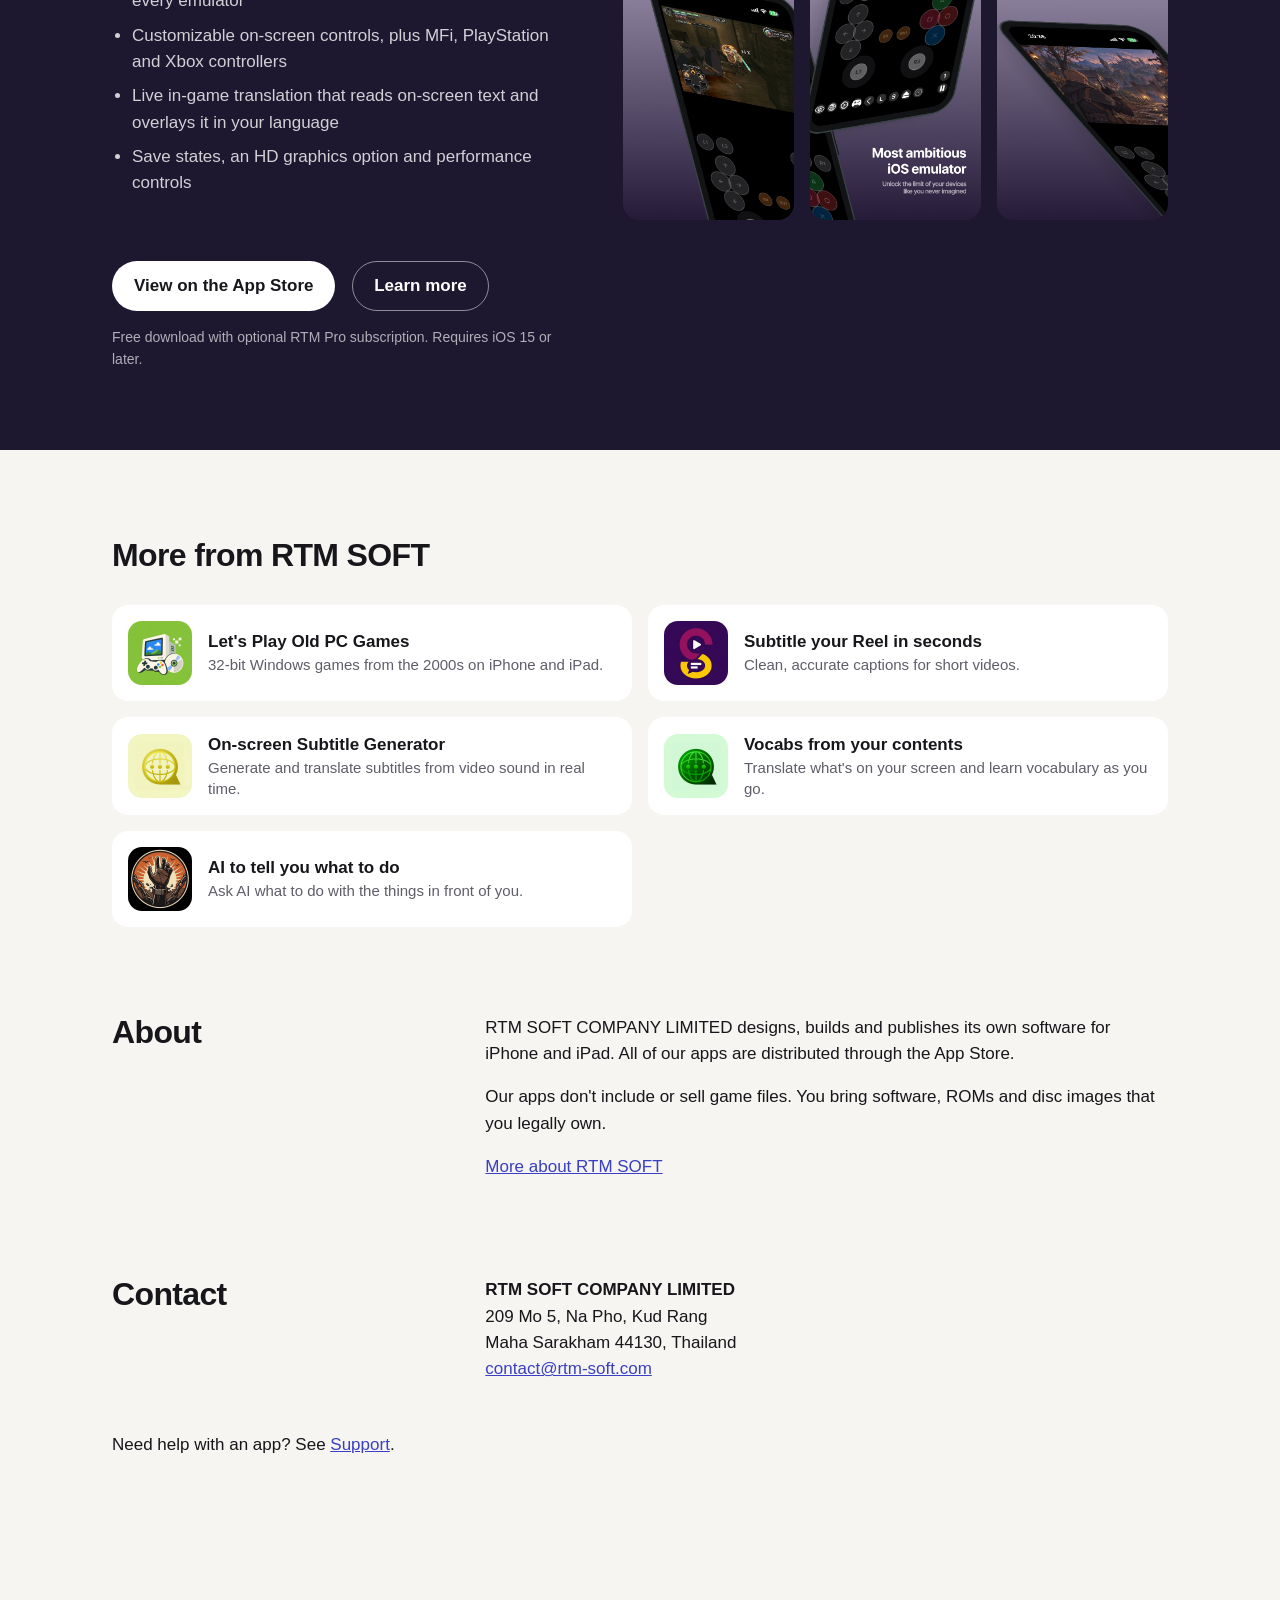
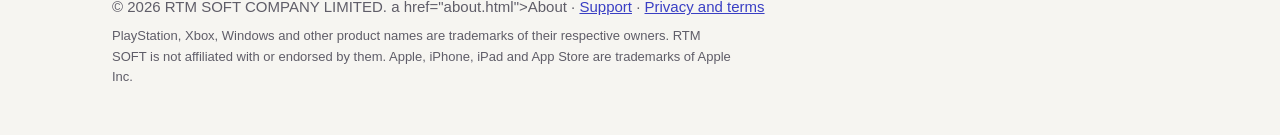
==== commit 82b70151: "fix: use the D-U-N-S legal name RTM SOFT COMPANY LIMITED Apple checks the website against the D-U-N-" ====
--- a/index.html
+++ b/index.html
@@ -103,7 +103,7 @@
     <section id="about" class="split wrap">
       <h2>About</h2>
       <div>
-        <p>RTM SOFT Co., Ltd. designs, builds and publishes its own software for iPhone and iPad. All of our apps are distributed through the App Store.</p>
+        <p>RTM SOFT COMPANY LIMITED designs, builds and publishes its own software for iPhone and iPad. All of our apps are distributed through the App Store.</p>
         <p>Our apps don't include or sell game files. You bring software, ROMs and disc images that you legally own.</p>
         <p><a href="about.html">More about RTM SOFT</a></p>
       </div>
@@ -112,7 +112,7 @@
     <section id="contact" class="split wrap">
       <h2>Contact</h2>
       <address>
-        <strong>RTM SOFT Co., Ltd.</strong><br>
+        <strong>RTM SOFT COMPANY LIMITED</strong><br>
         209 Mo 5, Na Pho, Kud Rang<br>Maha Sarakham 44130, Thailand<br>
         <a href="mailto:contact@rtm-soft.com">contact@rtm-soft.com</a>
       </address>
@@ -121,7 +121,7 @@
   </main>
 
   <footer class="site-footer wrap">
-    <p>© 2026 RTM SOFT Co., Ltd. <a href="about.html">About</a> · <a href="support.html">Support</a> · <a href="privacy.html">Privacy and terms</a></p>
+    <p>© 2026 RTM SOFT COMPANY LIMITED. a href="about.html">About</a> · <a href="support.html">Support</a> · <a href="privacy.html">Privacy and terms</a></p>
     <p class="fine">PlayStation, Xbox, Windows and other product names are trademarks of their respective owners. RTM SOFT is not affiliated with or endorsed by them. Apple, iPhone, iPad and App Store are trademarks of Apple Inc.</p>
   </footer>
 </body>
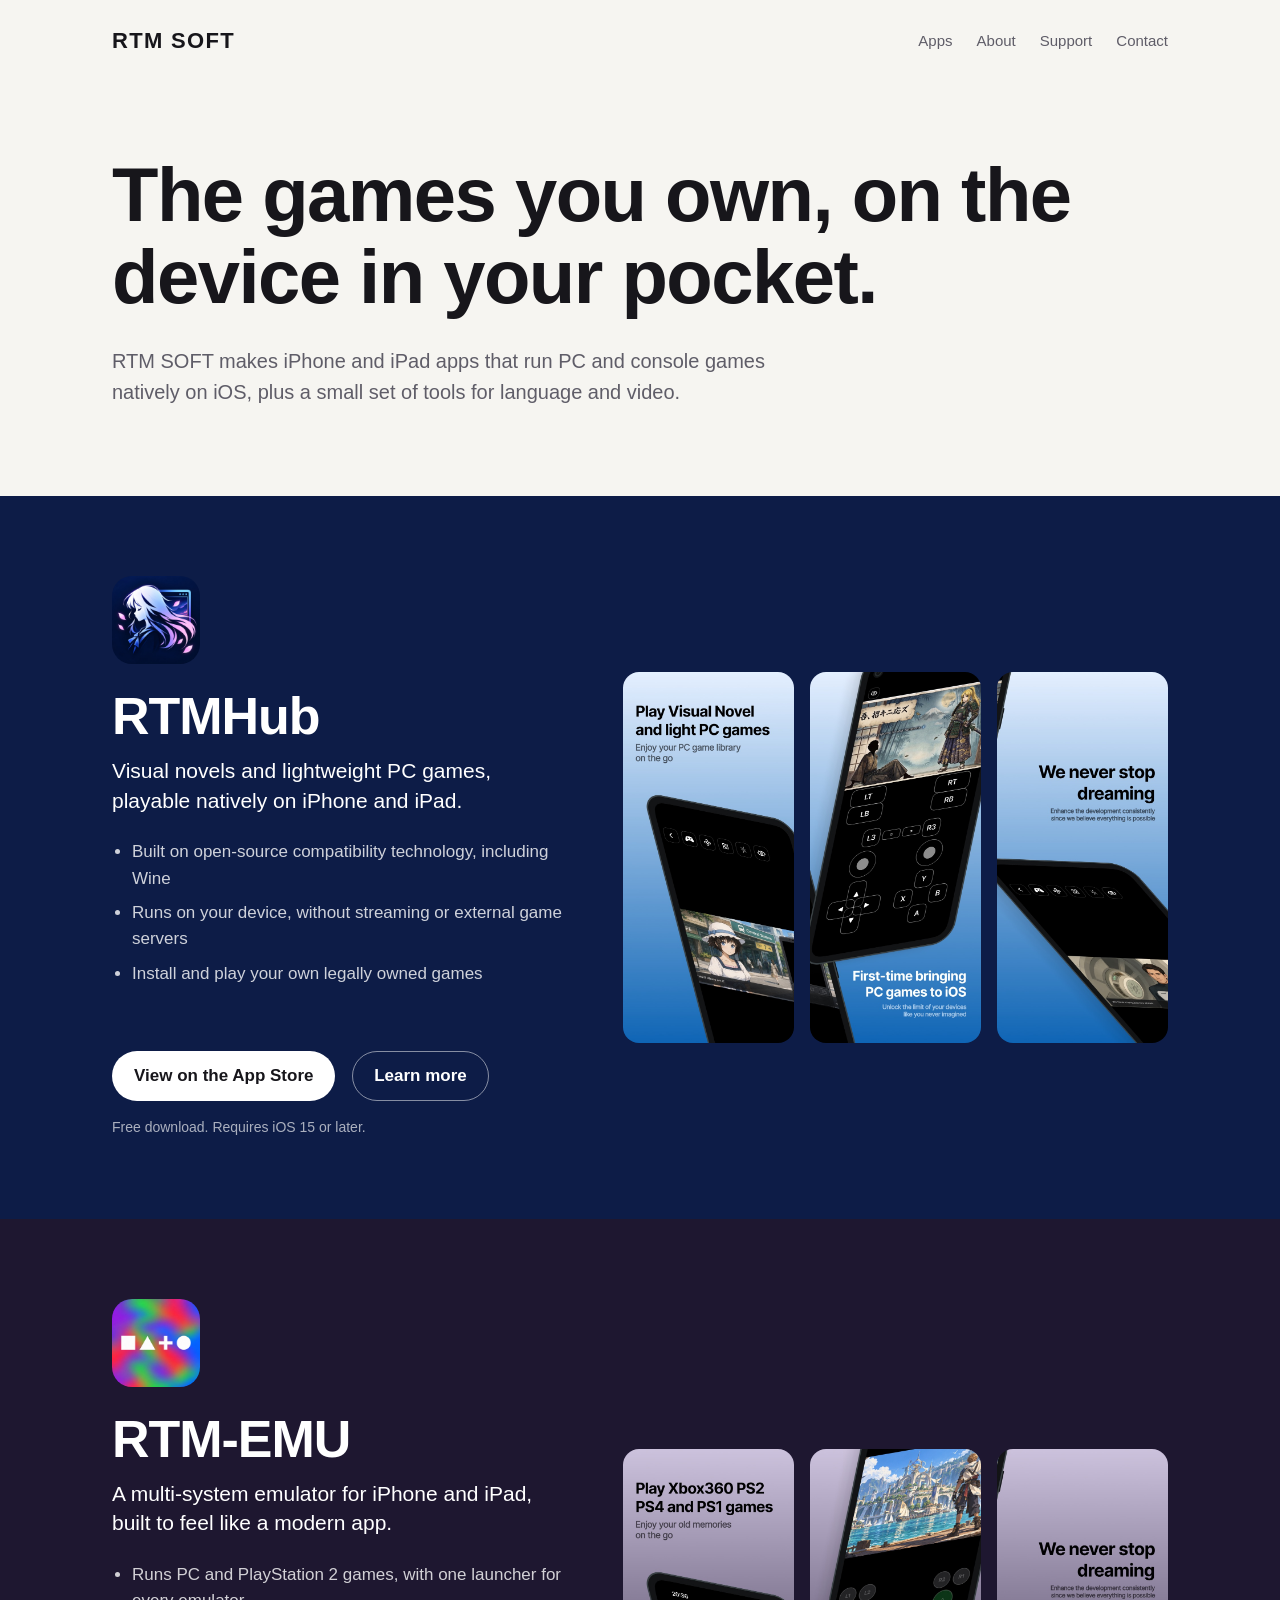
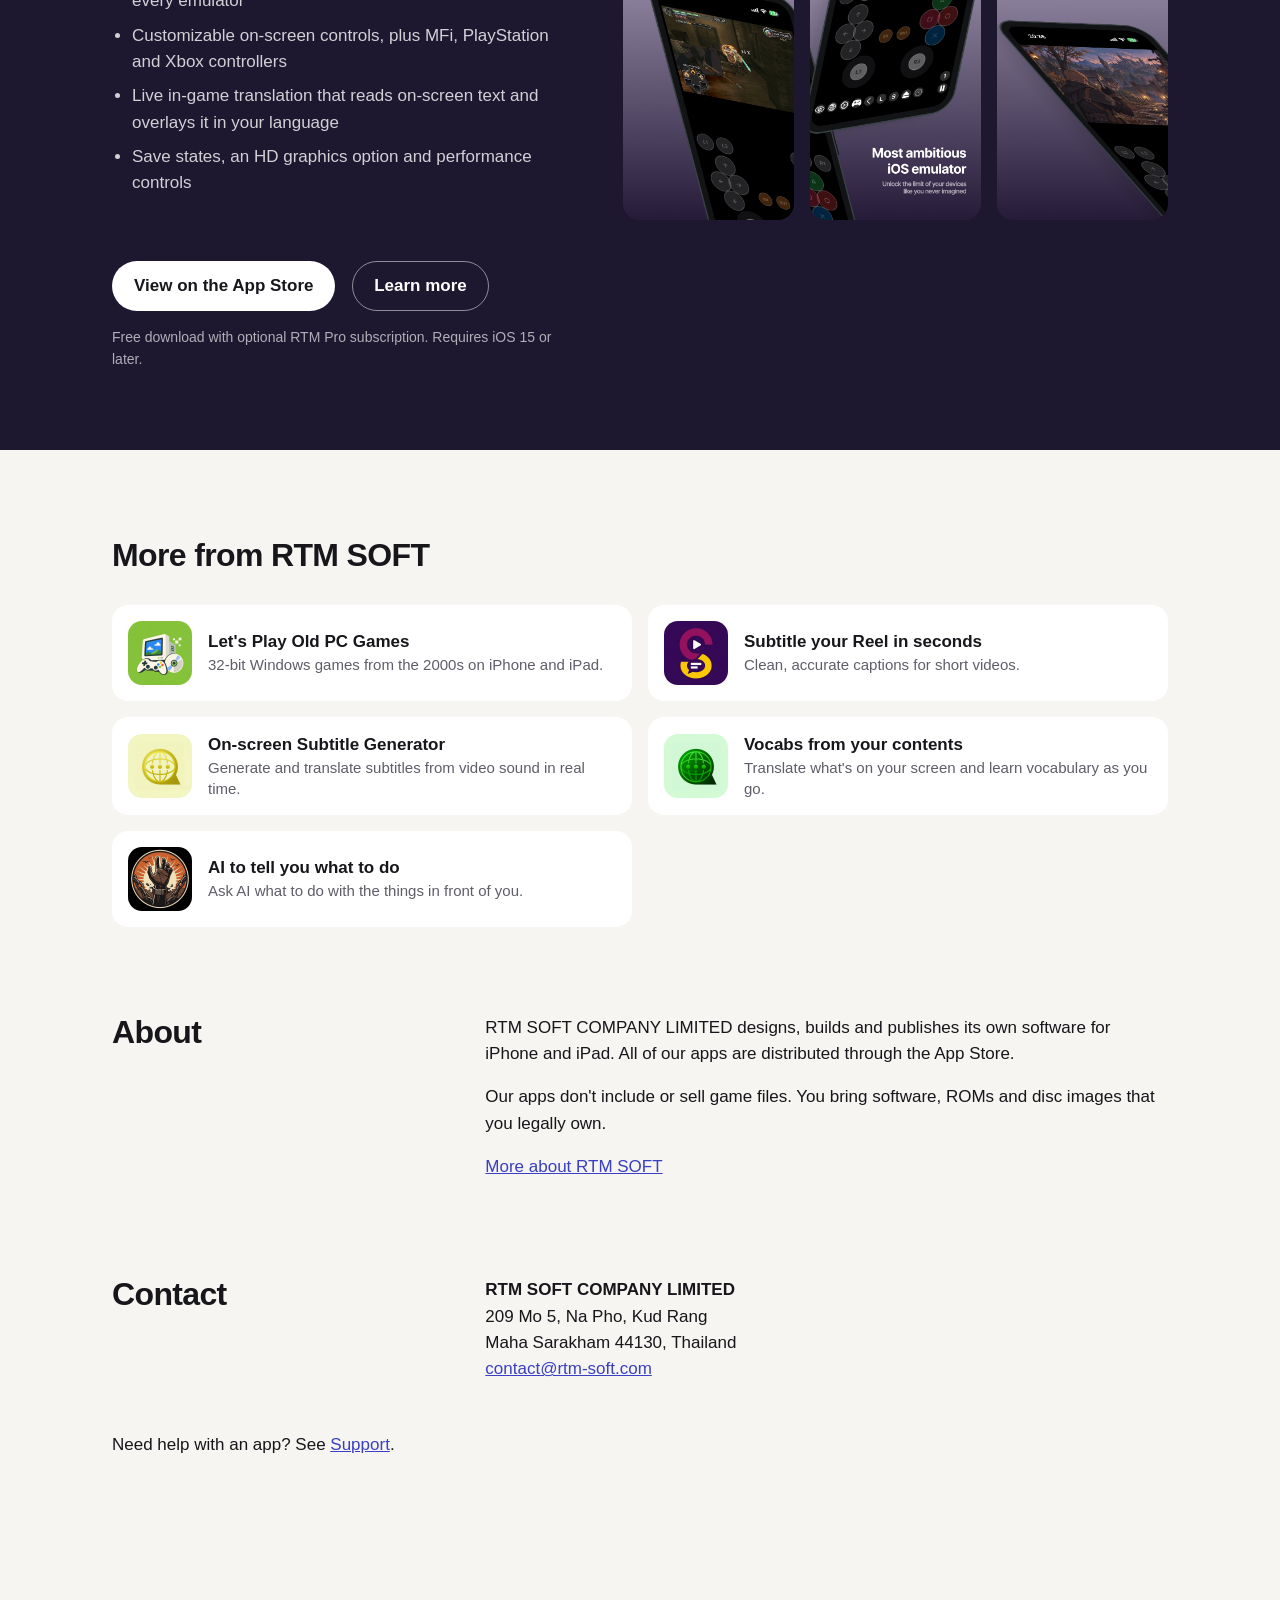
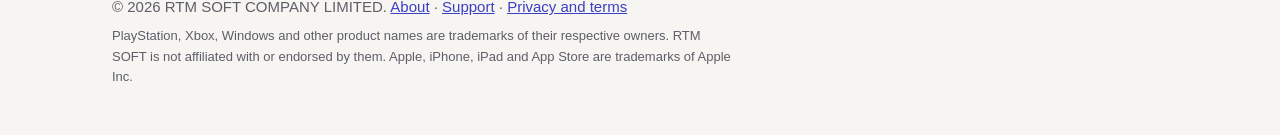
==== commit 86a4903f: "fix: restore footer links broken by the name change Co-Authored-By: Claude Opus 5.5 <noreply@anthrop" ====
--- a/index.html
+++ b/index.html
@@ -121,7 +121,7 @@
   </main>
 
   <footer class="site-footer wrap">
-    <p>© 2026 RTM SOFT COMPANY LIMITED. a href="about.html">About</a> · <a href="support.html">Support</a> · <a href="privacy.html">Privacy and terms</a></p>
+    <p>© 2026 RTM SOFT COMPANY LIMITED. <a href="about.html">About</a> · <a href="support.html">Support</a> · <a href="privacy.html">Privacy and terms</a></p>
     <p class="fine">PlayStation, Xbox, Windows and other product names are trademarks of their respective owners. RTM SOFT is not affiliated with or endorsed by them. Apple, iPhone, iPad and App Store are trademarks of Apple Inc.</p>
   </footer>
 </body>
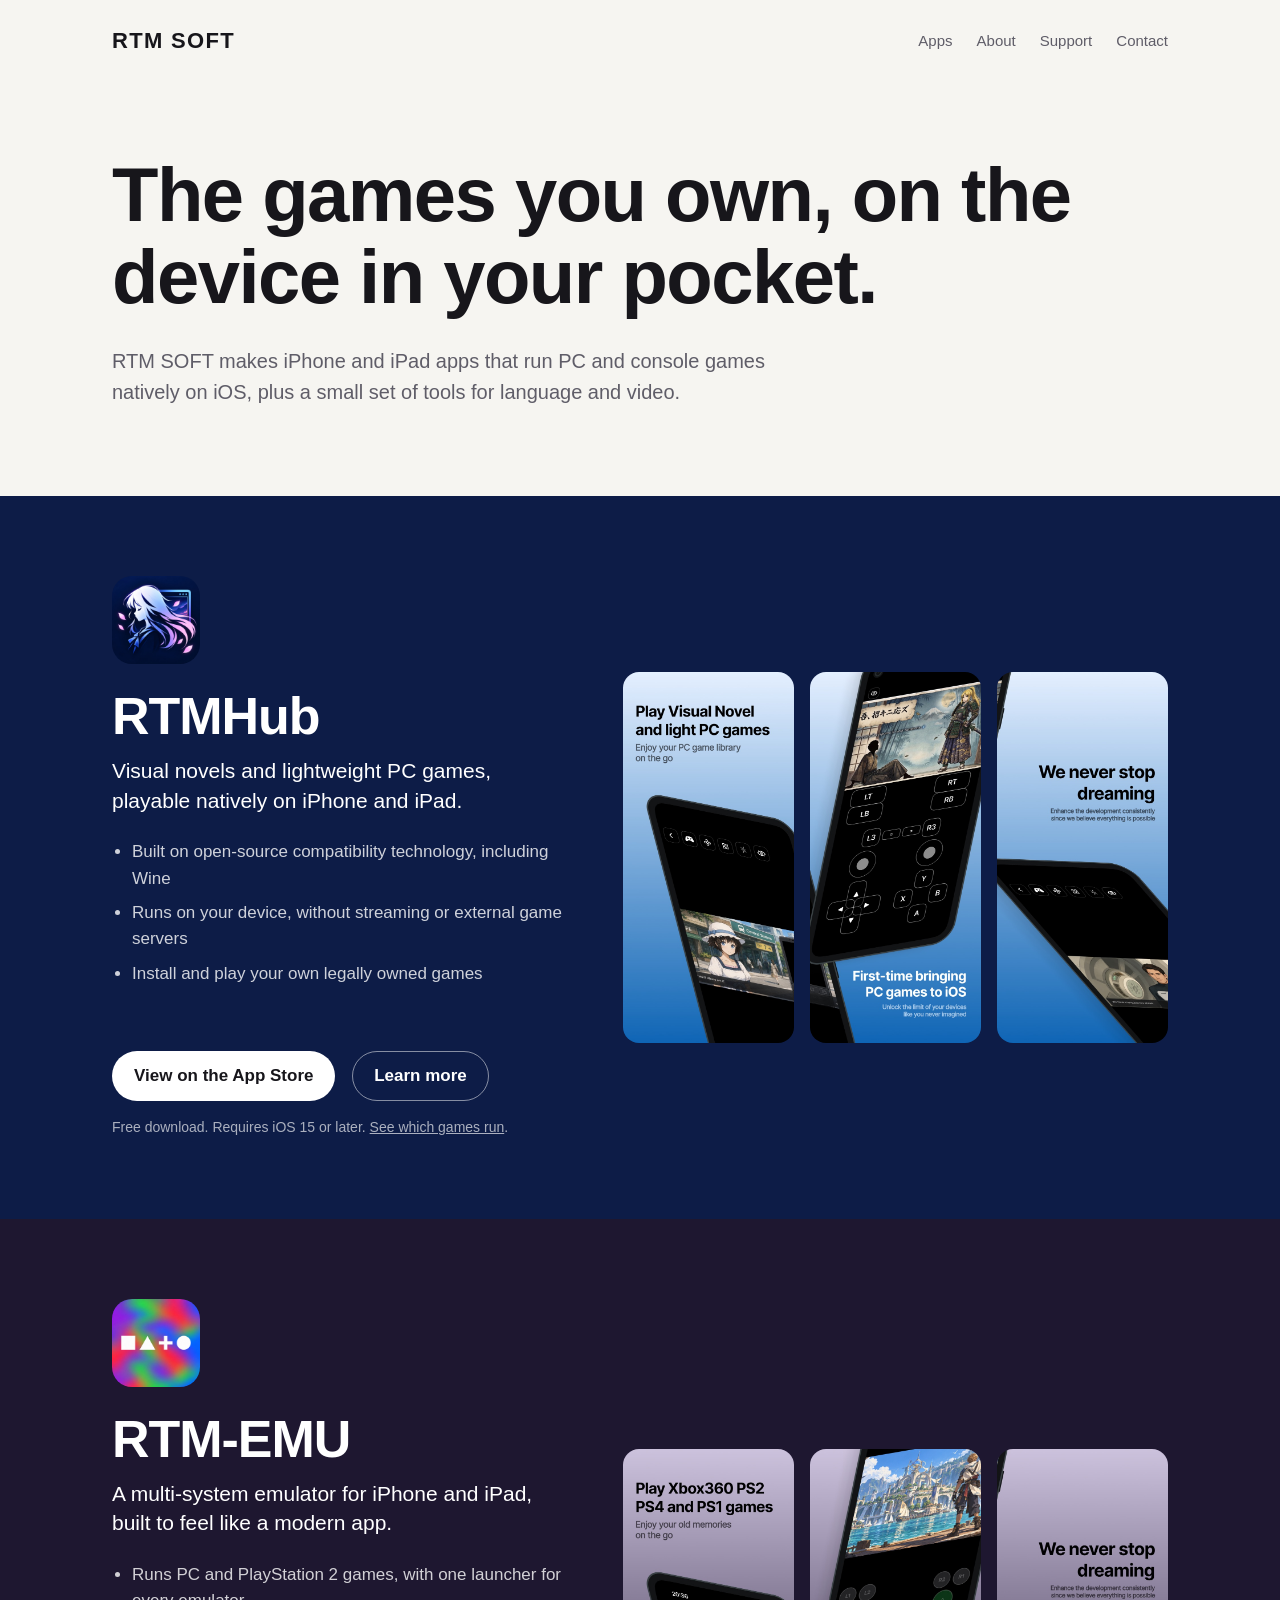
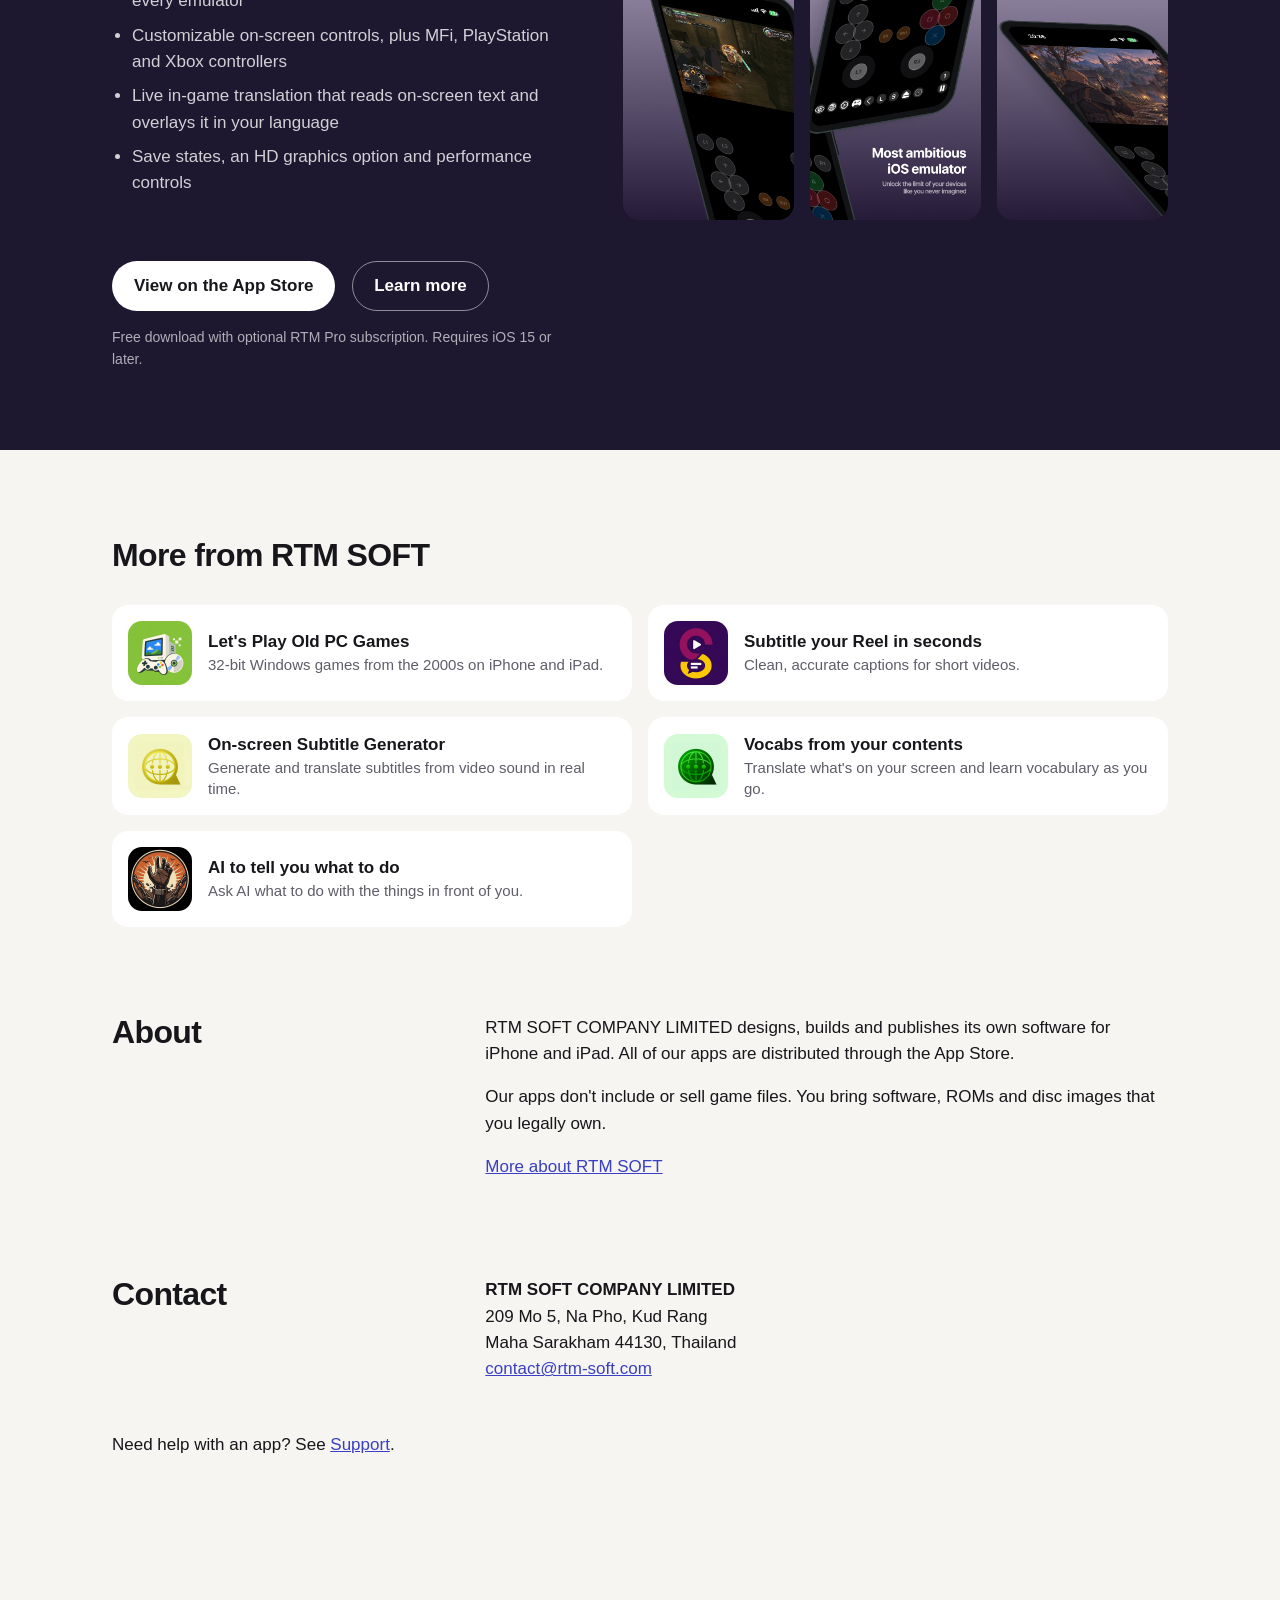
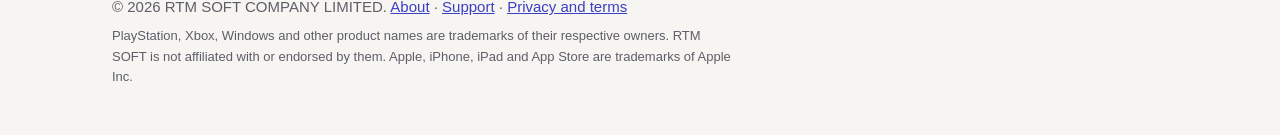
==== commit 41d4fa93: "feat: add RTMHub compatibility page Load the PC compatibility list live from RTM-WIN/compatibility-l" ====
--- a/index.html
+++ b/index.html
@@ -39,7 +39,7 @@
             </ul>
             <a class="button" href="https://apps.apple.com/us/app/rtmhub-2d-visual-novel-pc/id6754588684">View on the App Store</a>
             <a class="button-ghost" href="rtmhub.html">Learn more</a>
-            <p class="meta">Free download. Requires iOS 15 or later.</p>
+            <p class="meta">Free download. Requires iOS 15 or later. <a class="meta-link" href="compatibility.html">See which games run</a>.</p>
           </div>
           <div class="screens" role="group" aria-label="RTMHub screenshots" tabindex="0">
             <img src="assets/screens/gamepiisii-1.jpg" alt="RTMHub App Store screenshot" loading="lazy" width="600" height="1299">
--- a/styles.css
+++ b/styles.css
@@ -237,3 +237,95 @@
 @media (max-width: 820px) {
   .button-ghost { margin: 10px 0 0; }
 }
+
+/* Compatibility page */
+.visually-hidden {
+  position: absolute; width: 1px; height: 1px; overflow: hidden;
+  clip: rect(0 0 0 0); white-space: nowrap;
+}
+.compat { padding-block: 48px; }
+.compat h1 { font-size: clamp(36px, 6vw, 52px); }
+.compat-intro { max-width: 40em; margin: 16px 0 0; color: var(--muted); }
+.status-key {
+  display: grid;
+  grid-template-columns: repeat(auto-fill, minmax(min(100%, 320px), 1fr));
+  gap: 10px 24px;
+  margin: 32px 0 0;
+}
+.status-key div { display: flex; gap: 12px; align-items: baseline; }
+.status-key dt { flex: none; width: 96px; }
+.status-key dd { margin: 0; color: var(--muted); font-size: 15px; }
+.badge {
+  display: inline-block;
+  padding: 2px 10px;
+  border-radius: 999px;
+  font-size: 13px;
+  font-weight: 600;
+  white-space: nowrap;
+}
+.s-playable   { background: #d6f2df; color: #145c2c; }
+.s-runnable   { background: #e3f0d0; color: #3d5c12; }
+.s-in-menu    { background: #fdf0c8; color: #6b4e00; }
+.s-intro      { background: #fde3c8; color: #7a3d00; }
+.s-boots      { background: #fbd9d3; color: #8a2a17; }
+.s-unplayable { background: #f6d0d6; color: #8c1730; }
+.s-unchecked  { background: var(--line); color: var(--muted); }
+@media (prefers-color-scheme: dark) {
+  .s-playable   { background: #173d24; color: #9de3b4; }
+  .s-runnable   { background: #2b3a14; color: #c4e08f; }
+  .s-in-menu    { background: #3d3410; color: #f0d77a; }
+  .s-intro      { background: #422a12; color: #f5b77a; }
+  .s-boots      { background: #44201a; color: #f2a597; }
+  .s-unplayable { background: #45162a; color: #f29aae; }
+}
+.compat-tools { display: flex; flex-wrap: wrap; gap: 12px; align-items: center; margin-top: 32px; }
+#compat-search {
+  flex: 1 1 240px;
+  max-width: 360px;
+  padding: 10px 16px;
+  border: 1px solid var(--line);
+  border-radius: 999px;
+  background: var(--card);
+  color: var(--ink);
+  font: inherit;
+  font-size: 16px;
+}
+.chips { display: flex; flex-wrap: wrap; gap: 8px; }
+.chip {
+  padding: 6px 14px;
+  border: 1px solid var(--line);
+  border-radius: 999px;
+  background: transparent;
+  color: var(--muted);
+  font: inherit;
+  font-size: 14px;
+  cursor: pointer;
+}
+.chip[aria-pressed="true"] { background: var(--ink); border-color: var(--ink); color: var(--bg); }
+.compat-count { margin: 24px 0 8px; color: var(--muted); font-size: 15px; }
+.compat-table { width: 100%; border-collapse: collapse; }
+.compat-table th {
+  padding: 10px 12px 10px 0;
+  border-bottom: 1px solid var(--line);
+  color: var(--muted);
+  font-size: 14px;
+  font-weight: 600;
+  text-align: left;
+}
+.compat-table td { padding: 14px 12px 14px 0; border-bottom: 1px solid var(--line); vertical-align: top; }
+.c-game { width: 40%; font-weight: 600; }
+.c-game a { color: var(--ink); text-decoration: none; }
+.c-game a:hover { text-decoration: underline; }
+.c-status { width: 120px; }
+.c-notes { color: var(--muted); font-size: 15px; }
+.c-sub { display: block; margin-top: 2px; color: var(--muted); font-size: 13px; font-weight: 400; }
+.compat-foot { margin-top: 32px; color: var(--muted); font-size: 15px; }
+@media (max-width: 820px) {
+  .compat-table thead { display: none; }
+  .compat-table, .compat-table tbody, .compat-table tr, .compat-table td { display: block; width: auto; }
+  .compat-table tr { padding-block: 14px; border-bottom: 1px solid var(--line); }
+  .compat-table td { padding: 0; border: 0; }
+  .compat-table .c-status { margin-top: 8px; }
+  .compat-table .c-notes:not(:empty) { margin-top: 6px; }
+}
+.meta-link { color: inherit; }
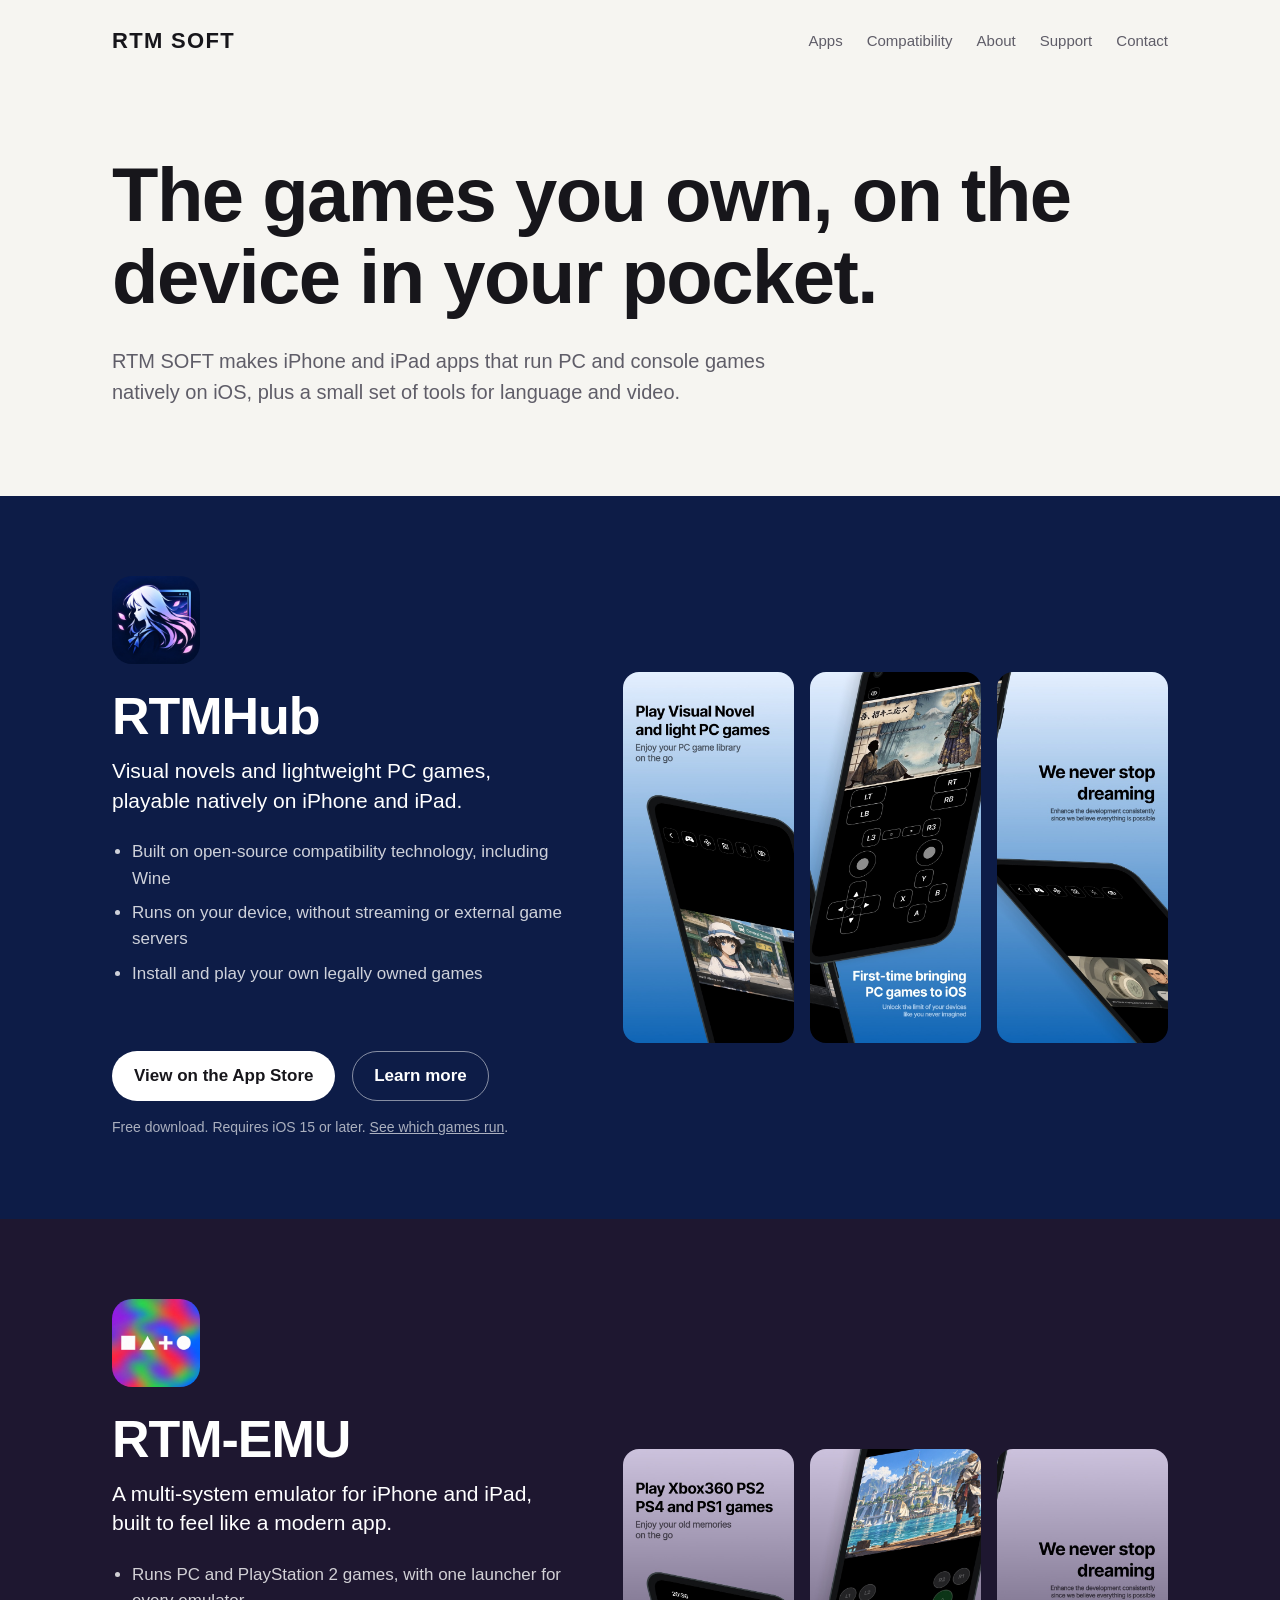
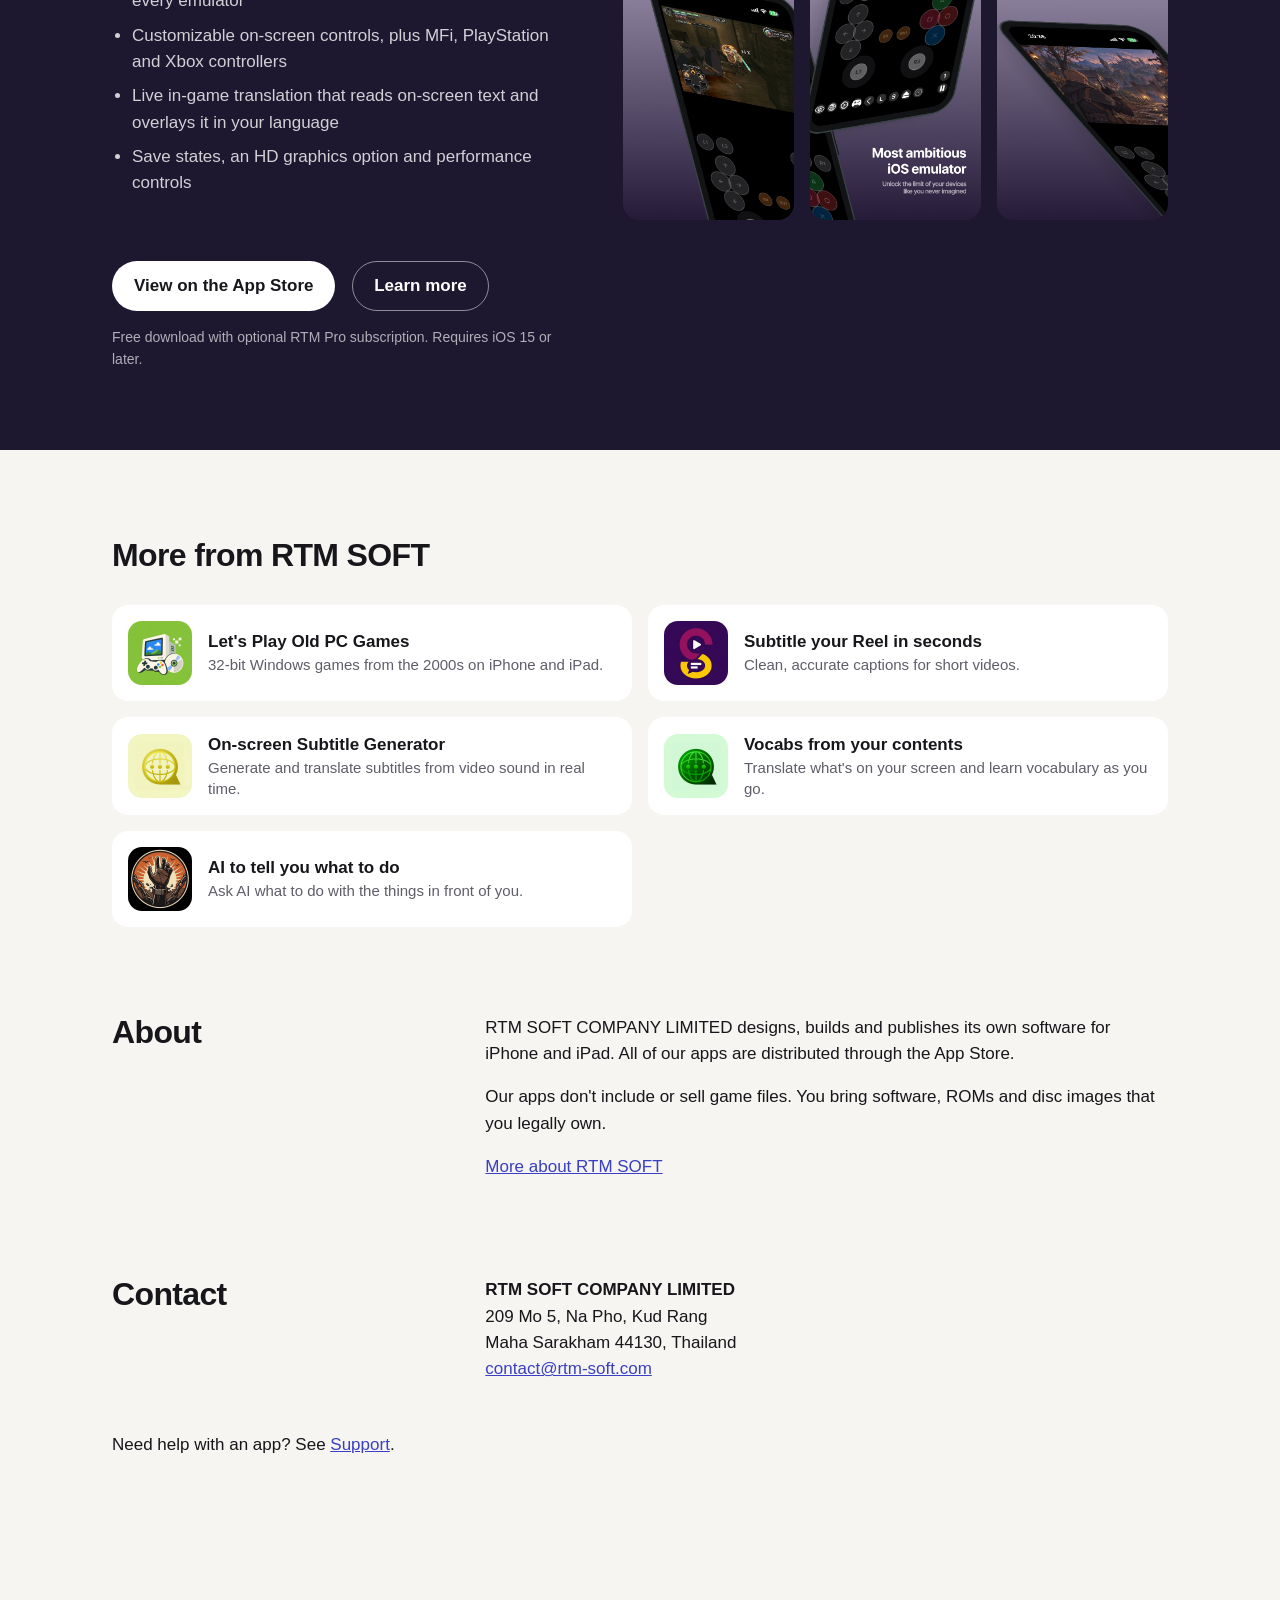
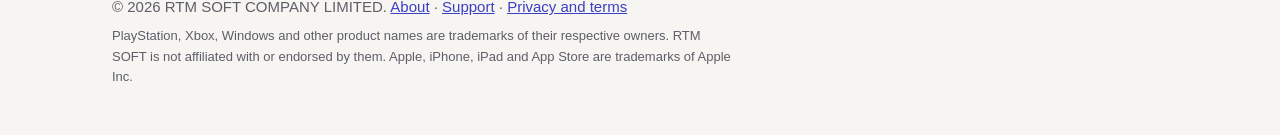
==== commit 7900c518: "feat: add Compatibility tab to the site menu Link the RTMHub compatibility page from the header on e" ====
--- a/index.html
+++ b/index.html
@@ -13,6 +13,7 @@
     <a class="wordmark" href="./">RTM SOFT</a>
     <nav aria-label="Main">
       <a href="#apps">Apps</a>
+      <a href="compatibility.html">Compatibility</a>
       <a href="about.html">About</a>
       <a href="support.html">Support</a>
       <a href="support.html#contact">Contact</a>
--- a/styles.css
+++ b/styles.css
@@ -329,3 +329,14 @@
   .compat-table .c-notes:not(:empty) { margin-top: 6px; }
 }
 .meta-link { color: inherit; }
+
+/* Five-link menu: put it on its own row on narrow phones */
+@media (max-width: 600px) {
+  .site-header { flex-wrap: wrap; row-gap: 12px; padding-block: 18px; }
+  .site-header nav {
+    width: 100%;
+    overflow-x: auto;
+    scrollbar-width: none;
+  }
+  .site-header nav a { flex: none; }
+}
